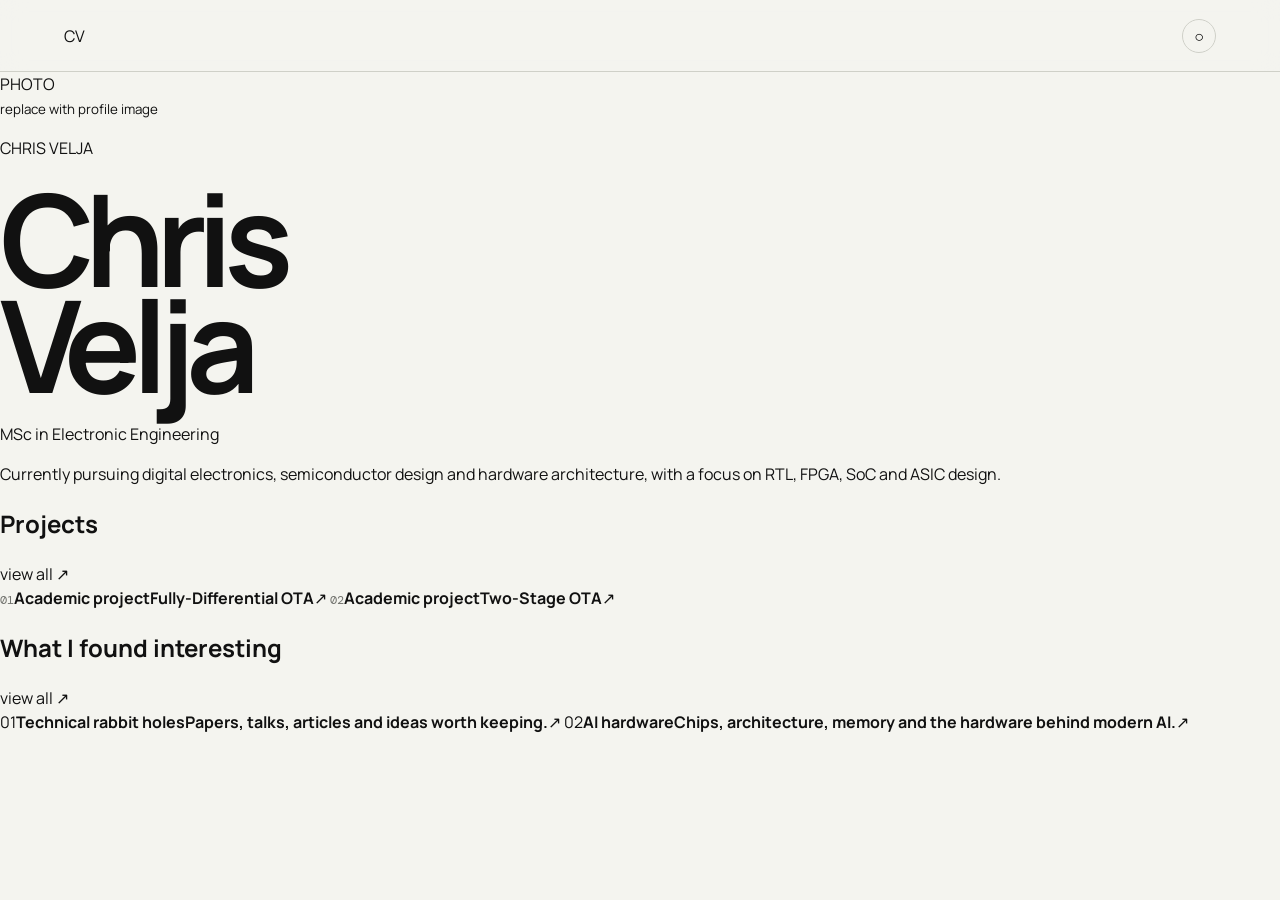
==== index.html @ 39f0c1d0 "Rebuild homepage to match portfolio concept" ====
<!DOCTYPE html>
<html lang="en">
<head>
<meta charset="UTF-8"><meta name="viewport" content="width=device-width,initial-scale=1.0">
<meta name="description" content="Chris Velja — Electronic Engineering.">
<title>Chris Velja — Me</title>
<link rel="stylesheet" href="styles.css">
</head>
<body data-page="me">
<header class="topbar">
  <a class="wordmark" href="index.html">CV</a>
  <button class="theme-toggle" data-theme-toggle aria-label="Toggle dark/light mode"><span data-theme-icon>○</span></button>
</header>
<main class="home">
  <section class="home-card">
    <div class="home-hero">
      <div class="photo-frame"><div class="photo-placeholder">PHOTO<br><small>replace with profile image</small></div></div>
      <div class="home-identity">
        <p class="mini">CHRIS VELJA</p>
        <h1>Chris<br><span>Velja</span></h1>
        <p class="degree">MSc in Electronic Engineering</p>
        <p class="pursuit">Currently pursuing digital electronics, semiconductor design and hardware architecture, with a focus on RTL, FPGA, SoC and ASIC design.</p>
      </div>
    </div>

    <section class="home-block">
      <div class="block-title"><h2>Projects</h2><a href="projects.html">view all ↗</a></div>
      <div class="home-projects">
        <a class="home-project" href="projects.html#project-1"><span class="project-no">01</span><span><b>Academic project</b><strong>Fully-Differential OTA</strong></span><span class="arrow">↗</span></a>
        <a class="home-project" href="projects.html#project-2"><span class="project-no">02</span><span><b>Academic project</b><strong>Two-Stage OTA</strong></span><span class="arrow">↗</span></a>
      </div>
    </section>

    <section class="home-block">
      <div class="block-title"><h2>What I found interesting</h2><a href="news.html">view all ↗</a></div>
      <div class="interest-preview">
        <a href="news.html"><span class="dot">01</span><span><b>Technical rabbit holes</b><strong>Papers, talks, articles and ideas worth keeping.</strong></span><span class="arrow">↗</span></a>
        <a href="news.html"><span class="dot">02</span><span><b>AI hardware</b><strong>Chips, architecture, memory and the hardware behind modern AI.</strong></span><span class="arrow">↗</span></a>
      </div>
    </section>
  </section>
</main>
<div data-nav-placeholder></div>
<script src="data/content.js"></script><script src="js/site.js"></script>
</body></html>
---- styles.css ----
@import url('https://fonts.googleapis.com/css2?family=DM+Mono:wght@400;500&family=Manrope:wght@400;500;600;700&family=Playfair+Display:ital,wght@0,600;1,600&display=swap');
:root{--bg:#f4f4ef;--ink:#111;--muted:#72736e;--line:#cfd0c8;--panel:#e9e9e2;--dark:#151614}
*{box-sizing:border-box}html{scroll-behavior:smooth}body{margin:0;background:var(--bg);color:var(--ink);font-family:Manrope,Arial,sans-serif;line-height:1.5}a{color:inherit;text-decoration:none}button{font:inherit}.topbar{height:72px;border-bottom:1px solid var(--line);display:flex;align-items:center;justify-content:space-between;padding:0 5vw;position:sticky;top:0;background:color-mix(in srgb,var(--bg) 92%,transparent);backdrop-filter:blur(12px);z-index:10}.mark{font-family:"DM Mono";font-weight:500;letter-spacing:-.08em;font-size:22px}.topbar nav{display:flex;gap:28px;font:12px "DM Mono";text-transform:uppercase;letter-spacing:.08em}.topbar nav a:hover{text-decoration:underline}.topbar button{border:1px solid var(--line);background:none;border-radius:50%;width:34px;height:34px;cursor:pointer}.hero{min-height:calc(100vh - 72px);display:grid;grid-template-columns:minmax(280px,44%) 1fr;gap:7vw;align-items:center;padding:7vw 9vw;border-bottom:1px solid var(--line)}.portrait{aspect-ratio:4/5;background:#d8d8d1;display:grid;place-items:center;max-height:720px;overflow:hidden}.portrait-inner{width:88%;height:92%;border:1px solid #999b94;display:grid;place-items:center;text-align:center;font:12px "DM Mono";letter-spacing:.15em;color:#73756f}.hero-copy{max-width:680px}.kicker,.number,.section-note,.type{font:11px "DM Mono";text-transform:uppercase;letter-spacing:.12em;color:var(--muted)}h1{font-size:clamp(70px,10vw,150px);line-height:.83;letter-spacing:-.075em;margin:25px 0}h1 em{font-family:"Playfair Display";font-weight:600}.role{font-size:20px;font-weight:600;margin:0 0 12px}.lead{font-size:19px;max-width:620px;color:#44463f}.hero-meta{display:flex;gap:24px;margin-top:60px;padding-top:15px;border-top:1px solid var(--line);font:10px "DM Mono";text-transform:uppercase;color:var(--muted)}.intro,.section{padding:110px 9vw;border-bottom:1px solid var(--line)}.intro{display:grid;grid-template-columns:180px 1fr;gap:5vw}.intro-text{font-size:clamp(28px,4vw,54px);line-height:1.06;letter-spacing:-.045em;max-width:1050px;margin:0}.tag-row{grid-column:2;display:flex;flex-wrap:wrap;gap:8px}.tag-row span{font:10px "DM Mono";border:1px solid var(--line);padding:7px 10px}.section-head{display:flex;justify-content:space-between;align-items:flex-end;margin-bottom:50px}.section-head>div{display:flex;align-items:flex-end;gap:24px}.number{font-size:12px}.section h2,.contact h2{font-size:clamp(48px,6vw,86px);line-height:.9;letter-spacing:-.06em;margin:0}.project-grid{display:grid;grid-template-columns:1fr 1fr;gap:1px;background:var(--line);border:1px solid var(--line)}.project{background:var(--bg);padding:42px;min-height:300px;display:grid;grid-template-columns:48px 1fr 30px;gap:22px}.project.wide{grid-column:1/-1;min-height:240px}.project-no{font:12px "DM Mono";color:var(--muted)}.project h3,.interest-grid h3,.books h3{font-size:25px;line-height:1.05;letter-spacing:-.035em;margin:8px 0 15px}.project p:not(.kicker),.interest-grid p,.books p{color:var(--muted);font-size:14px;max-width:600px}.project-arrow{font-size:25px}.interest-grid{display:grid;grid-template-columns:repeat(3,1fr);border-top:1px solid var(--line)}.interest-grid article{padding:38px 30px 38px 0;border-right:1px solid var(--line);margin-right:30px}.interest-grid article:last-child{border:0}.type{font-size:10px}.music-section{padding:110px 9vw;background:#151614;color:#f3f3ed}.music-section .section-note,.music-section .number{color:#999c95}.vinyl-stage{height:420px;position:relative;display:flex;justify-content:center;align-items:center}.vinyl{position:absolute;width:260px;aspect-ratio:1;border-radius:50%;background:radial-gradient(circle at center,#111 0 7%,#b9b9b1 7.5% 9%,#111 9.5% 10%,#20221f 10.5% 63%,#111 63.5% 100%);box-shadow:0 25px 50px #0008;display:grid;place-items:center;text-align:center;font:11px "DM Mono";color:#ddd;transition:transform .4s}.v1{transform:translateX(-210px) rotate(-12deg)}.v2{transform:translateY(-20px) rotate(4deg);z-index:2}.v3{transform:translateX(210px) rotate(13deg)}.vinyl:hover{transform:translateY(-20px) scale(1.03)}.center-note{max-width:650px;margin:auto;text-align:center;color:#aeb0aa}.books{display:grid;grid-template-columns:repeat(3,1fr);gap:50px}.books article{display:flex;flex-direction:column;gap:20px}.book-cover{aspect-ratio:2/3;background:#1b1c19;color:#efefe8;display:grid;place-items:center;text-align:center;padding:20px;font:12px "DM Mono";letter-spacing:.1em;box-shadow:12px 16px 0 #d4d5cd}.empty-book .book-cover{background:transparent;color:var(--muted);border:1px dashed var(--line);box-shadow:none;font-size:30px}.contact{padding:110px 9vw;display:grid;grid-template-columns:1fr 1fr;gap:30px 10vw}.contact>div:first-child{grid-column:1/-1;display:flex;align-items:flex-end;gap:24px}.contact p{font-size:22px;max-width:520px}.contact-links{display:flex;flex-direction:column;align-items:flex-start;gap:12px;font:16px "DM Mono";text-decoration:underline}.contact-links a:hover{opacity:.55}footer{padding:24px 5vw;border-top:1px solid var(--line);display:flex;justify-content:space-between;font:9px "DM Mono";color:var(--muted);letter-spacing:.1em}
:root.dark{--bg:#11120f;--ink:#f1f1ea;--muted:#9da098;--line:#34362f;--panel:#1d1f1b}.dark .portrait{background:#242620}.dark .portrait-inner{border-color:#5b5e55}.dark .project,.dark .book-cover{background:#181a17}.dark .empty-book .book-cover{background:transparent}.dark .music-section{background:#080908}
@media(max-width:800px){.topbar nav{display:none}.hero{grid-template-columns:1fr;gap:40px;padding:45px 7vw}.portrait{max-width:420px}.intro,.contact{grid-template-columns:1fr;padding:80px 7vw}.intro-text,.tag-row{grid-column:auto}.section{padding:80px 7vw}.project-grid,.interest-grid,.books{grid-template-columns:1fr}.project.wide{grid-column:auto}.interest-grid article{border-right:0;border-bottom:1px solid var(--line);margin:0}.contact>div:first-child{grid-column:auto}.v1{transform:translateX(-75px) scale(.7)}.v2{transform:scale(.8)}.v3{transform:translateX(75px) scale(.7)}.music-section{padding:80px 7vw}}
@media(prefers-reduced-motion:reduce){html{scroll-behavior:auto}}
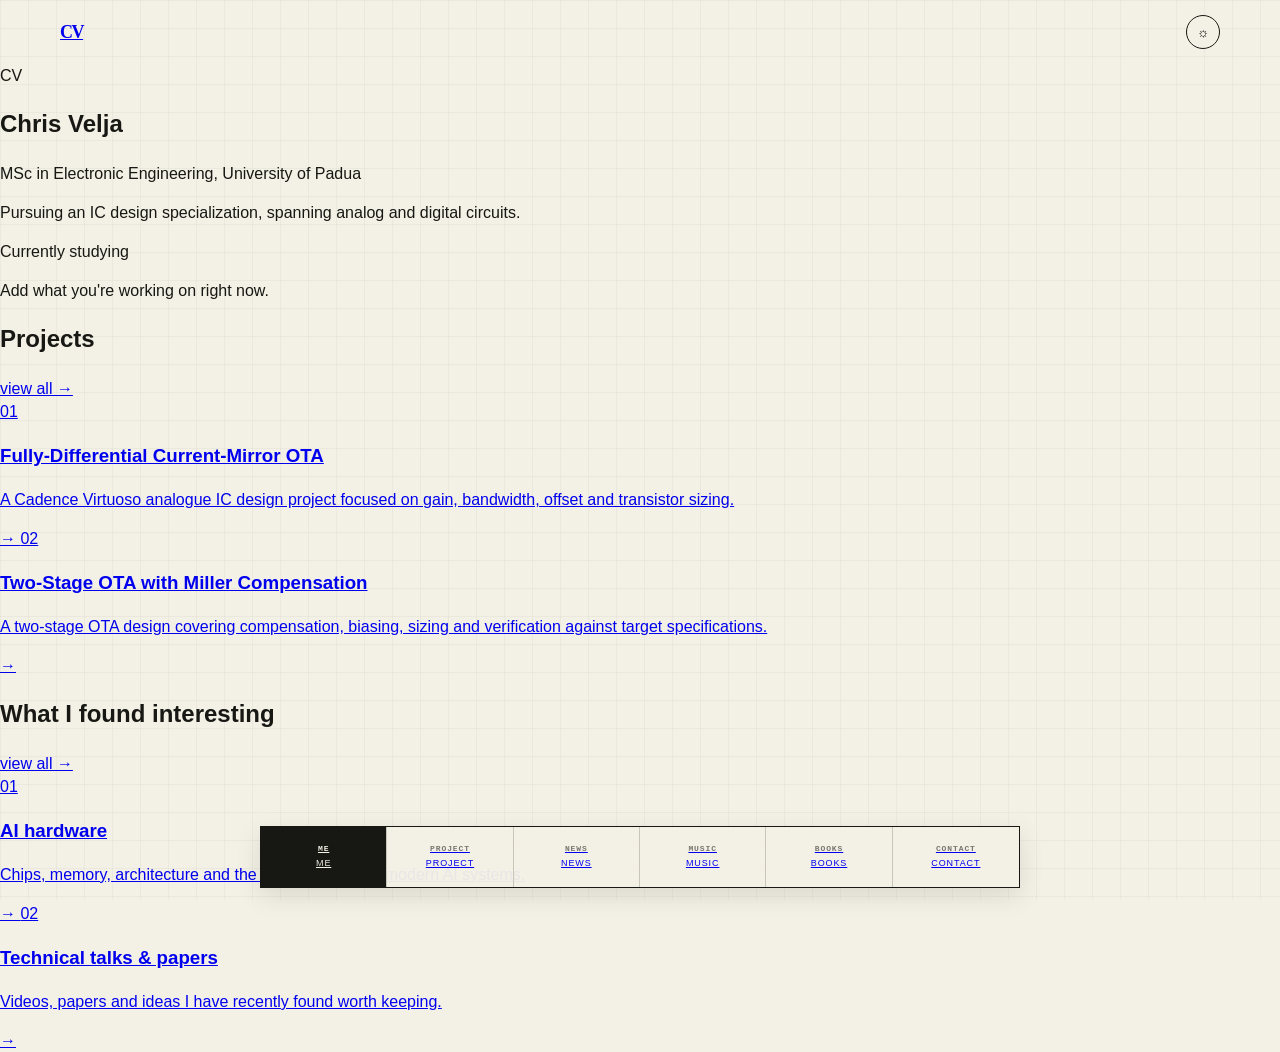
==== commit 3c94c554: "Match Me page to provided screenshot" ====
--- a/index.html
+++ b/index.html
@@ -1,45 +1,96 @@
 <!DOCTYPE html>
 <html lang="en">
 <head>
-<meta charset="UTF-8"><meta name="viewport" content="width=device-width,initial-scale=1.0">
+<meta charset="UTF-8">
+<meta name="viewport" content="width=device-width, initial-scale=1.0">
 <meta name="description" content="Chris Velja — Electronic Engineering.">
 <title>Chris Velja — Me</title>
 <link rel="stylesheet" href="styles.css">
 </head>
-<body data-page="me">
-<header class="topbar">
+<body data-page="me" class="me-page">
+<header class="topbar me-topbar">
   <a class="wordmark" href="index.html">CV</a>
-  <button class="theme-toggle" data-theme-toggle aria-label="Toggle dark/light mode"><span data-theme-icon>○</span></button>
+  <button class="theme-toggle" data-theme-toggle aria-label="Toggle dark/light mode">
+    <span data-theme-icon>☼</span>
+  </button>
 </header>
-<main class="home">
-  <section class="home-card">
-    <div class="home-hero">
-      <div class="photo-frame"><div class="photo-placeholder">PHOTO<br><small>replace with profile image</small></div></div>
-      <div class="home-identity">
-        <p class="mini">CHRIS VELJA</p>
-        <h1>Chris<br><span>Velja</span></h1>
-        <p class="degree">MSc in Electronic Engineering</p>
-        <p class="pursuit">Currently pursuing digital electronics, semiconductor design and hardware architecture, with a focus on RTL, FPGA, SoC and ASIC design.</p>
+
+<main class="me-main">
+  <section class="me-hero">
+    <div class="me-photo" aria-label="Chris Velja photo placeholder">
+      <span>CV</span>
+    </div>
+
+    <div class="me-identity">
+      <h1>Chris Velja</h1>
+      <div class="me-rule"></div>
+      <p class="me-degree">MSc in Electronic Engineering, University of Padua</p>
+      <p class="me-pursuit">Pursuing an IC design specialization, spanning analog and digital circuits.</p>
+
+      <div class="currently-card">
+        <span>Currently studying</span>
+        <p>Add what you're working on right now.</p>
       </div>
     </div>
+  </section>
 
-    <section class="home-block">
-      <div class="block-title"><h2>Projects</h2><a href="projects.html">view all ↗</a></div>
-      <div class="home-projects">
-        <a class="home-project" href="projects.html#project-1"><span class="project-no">01</span><span><b>Academic project</b><strong>Fully-Differential OTA</strong></span><span class="arrow">↗</span></a>
-        <a class="home-project" href="projects.html#project-2"><span class="project-no">02</span><span><b>Academic project</b><strong>Two-Stage OTA</strong></span><span class="arrow">↗</span></a>
-      </div>
-    </section>
+  <section class="me-section">
+    <div class="me-section-heading">
+      <h2>Projects</h2>
+      <a href="projects.html">view all →</a>
+    </div>
 
-    <section class="home-block">
-      <div class="block-title"><h2>What I found interesting</h2><a href="news.html">view all ↗</a></div>
-      <div class="interest-preview">
-        <a href="news.html"><span class="dot">01</span><span><b>Technical rabbit holes</b><strong>Papers, talks, articles and ideas worth keeping.</strong></span><span class="arrow">↗</span></a>
-        <a href="news.html"><span class="dot">02</span><span><b>AI hardware</b><strong>Chips, architecture, memory and the hardware behind modern AI.</strong></span><span class="arrow">↗</span></a>
-      </div>
-    </section>
+    <div class="me-project-list">
+      <a href="projects.html#project-1" class="me-project-row">
+        <span class="me-project-marker">01</span>
+        <div>
+          <h3>Fully-Differential Current-Mirror OTA</h3>
+          <p>A Cadence Virtuoso analogue IC design project focused on gain, bandwidth, offset and transistor sizing.</p>
+        </div>
+        <span class="me-row-arrow">→</span>
+      </a>
+
+      <a href="projects.html#project-2" class="me-project-row">
+        <span class="me-project-marker">02</span>
+        <div>
+          <h3>Two-Stage OTA with Miller Compensation</h3>
+          <p>A two-stage OTA design covering compensation, biasing, sizing and verification against target specifications.</p>
+        </div>
+        <span class="me-row-arrow">→</span>
+      </a>
+    </div>
+  </section>
+
+  <section class="me-section">
+    <div class="me-section-heading">
+      <h2>What I found interesting</h2>
+      <a href="news.html">view all →</a>
+    </div>
+
+    <div class="me-project-list">
+      <a href="news.html" class="me-project-row">
+        <span class="me-project-marker">01</span>
+        <div>
+          <h3>AI hardware</h3>
+          <p>Chips, memory, architecture and the hardware behind modern AI systems.</p>
+        </div>
+        <span class="me-row-arrow">→</span>
+      </a>
+
+      <a href="news.html" class="me-project-row">
+        <span class="me-project-marker">02</span>
+        <div>
+          <h3>Technical talks &amp; papers</h3>
+          <p>Videos, papers and ideas I have recently found worth keeping.</p>
+        </div>
+        <span class="me-row-arrow">→</span>
+      </a>
+    </div>
   </section>
 </main>
+
 <div data-nav-placeholder></div>
-<script src="data/content.js"></script><script src="js/site.js"></script>
-</body></html>+<script src="data/content.js"></script>
+<script src="js/site.js"></script>
+</body>
+</html>
--- a/styles.css
+++ b/styles.css
@@ -1,6 +1,5 @@
-@import url('https://fonts.googleapis.com/css2?family=DM+Mono:wght@400;500&family=Manrope:wght@400;500;600;700&family=Playfair+Display:ital,wght@0,600;1,600&display=swap');
-:root{--bg:#f4f4ef;--ink:#111;--muted:#72736e;--line:#cfd0c8;--panel:#e9e9e2;--dark:#151614}
-*{box-sizing:border-box}html{scroll-behavior:smooth}body{margin:0;background:var(--bg);color:var(--ink);font-family:Manrope,Arial,sans-serif;line-height:1.5}a{color:inherit;text-decoration:none}button{font:inherit}.topbar{height:72px;border-bottom:1px solid var(--line);display:flex;align-items:center;justify-content:space-between;padding:0 5vw;position:sticky;top:0;background:color-mix(in srgb,var(--bg) 92%,transparent);backdrop-filter:blur(12px);z-index:10}.mark{font-family:"DM Mono";font-weight:500;letter-spacing:-.08em;font-size:22px}.topbar nav{display:flex;gap:28px;font:12px "DM Mono";text-transform:uppercase;letter-spacing:.08em}.topbar nav a:hover{text-decoration:underline}.topbar button{border:1px solid var(--line);background:none;border-radius:50%;width:34px;height:34px;cursor:pointer}.hero{min-height:calc(100vh - 72px);display:grid;grid-template-columns:minmax(280px,44%) 1fr;gap:7vw;align-items:center;padding:7vw 9vw;border-bottom:1px solid var(--line)}.portrait{aspect-ratio:4/5;background:#d8d8d1;display:grid;place-items:center;max-height:720px;overflow:hidden}.portrait-inner{width:88%;height:92%;border:1px solid #999b94;display:grid;place-items:center;text-align:center;font:12px "DM Mono";letter-spacing:.15em;color:#73756f}.hero-copy{max-width:680px}.kicker,.number,.section-note,.type{font:11px "DM Mono";text-transform:uppercase;letter-spacing:.12em;color:var(--muted)}h1{font-size:clamp(70px,10vw,150px);line-height:.83;letter-spacing:-.075em;margin:25px 0}h1 em{font-family:"Playfair Display";font-weight:600}.role{font-size:20px;font-weight:600;margin:0 0 12px}.lead{font-size:19px;max-width:620px;color:#44463f}.hero-meta{display:flex;gap:24px;margin-top:60px;padding-top:15px;border-top:1px solid var(--line);font:10px "DM Mono";text-transform:uppercase;color:var(--muted)}.intro,.section{padding:110px 9vw;border-bottom:1px solid var(--line)}.intro{display:grid;grid-template-columns:180px 1fr;gap:5vw}.intro-text{font-size:clamp(28px,4vw,54px);line-height:1.06;letter-spacing:-.045em;max-width:1050px;margin:0}.tag-row{grid-column:2;display:flex;flex-wrap:wrap;gap:8px}.tag-row span{font:10px "DM Mono";border:1px solid var(--line);padding:7px 10px}.section-head{display:flex;justify-content:space-between;align-items:flex-end;margin-bottom:50px}.section-head>div{display:flex;align-items:flex-end;gap:24px}.number{font-size:12px}.section h2,.contact h2{font-size:clamp(48px,6vw,86px);line-height:.9;letter-spacing:-.06em;margin:0}.project-grid{display:grid;grid-template-columns:1fr 1fr;gap:1px;background:var(--line);border:1px solid var(--line)}.project{background:var(--bg);padding:42px;min-height:300px;display:grid;grid-template-columns:48px 1fr 30px;gap:22px}.project.wide{grid-column:1/-1;min-height:240px}.project-no{font:12px "DM Mono";color:var(--muted)}.project h3,.interest-grid h3,.books h3{font-size:25px;line-height:1.05;letter-spacing:-.035em;margin:8px 0 15px}.project p:not(.kicker),.interest-grid p,.books p{color:var(--muted);font-size:14px;max-width:600px}.project-arrow{font-size:25px}.interest-grid{display:grid;grid-template-columns:repeat(3,1fr);border-top:1px solid var(--line)}.interest-grid article{padding:38px 30px 38px 0;border-right:1px solid var(--line);margin-right:30px}.interest-grid article:last-child{border:0}.type{font-size:10px}.music-section{padding:110px 9vw;background:#151614;color:#f3f3ed}.music-section .section-note,.music-section .number{color:#999c95}.vinyl-stage{height:420px;position:relative;display:flex;justify-content:center;align-items:center}.vinyl{position:absolute;width:260px;aspect-ratio:1;border-radius:50%;background:radial-gradient(circle at center,#111 0 7%,#b9b9b1 7.5% 9%,#111 9.5% 10%,#20221f 10.5% 63%,#111 63.5% 100%);box-shadow:0 25px 50px #0008;display:grid;place-items:center;text-align:center;font:11px "DM Mono";color:#ddd;transition:transform .4s}.v1{transform:translateX(-210px) rotate(-12deg)}.v2{transform:translateY(-20px) rotate(4deg);z-index:2}.v3{transform:translateX(210px) rotate(13deg)}.vinyl:hover{transform:translateY(-20px) scale(1.03)}.center-note{max-width:650px;margin:auto;text-align:center;color:#aeb0aa}.books{display:grid;grid-template-columns:repeat(3,1fr);gap:50px}.books article{display:flex;flex-direction:column;gap:20px}.book-cover{aspect-ratio:2/3;background:#1b1c19;color:#efefe8;display:grid;place-items:center;text-align:center;padding:20px;font:12px "DM Mono";letter-spacing:.1em;box-shadow:12px 16px 0 #d4d5cd}.empty-book .book-cover{background:transparent;color:var(--muted);border:1px dashed var(--line);box-shadow:none;font-size:30px}.contact{padding:110px 9vw;display:grid;grid-template-columns:1fr 1fr;gap:30px 10vw}.contact>div:first-child{grid-column:1/-1;display:flex;align-items:flex-end;gap:24px}.contact p{font-size:22px;max-width:520px}.contact-links{display:flex;flex-direction:column;align-items:flex-start;gap:12px;font:16px "DM Mono";text-decoration:underline}.contact-links a:hover{opacity:.55}footer{padding:24px 5vw;border-top:1px solid var(--line);display:flex;justify-content:space-between;font:9px "DM Mono";color:var(--muted);letter-spacing:.1em}
-:root.dark{--bg:#11120f;--ink:#f1f1ea;--muted:#9da098;--line:#34362f;--panel:#1d1f1b}.dark .portrait{background:#242620}.dark .portrait-inner{border-color:#5b5e55}.dark .project,.dark .book-cover{background:#181a17}.dark .empty-book .book-cover{background:transparent}.dark .music-section{background:#080908}
-@media(max-width:800px){.topbar nav{display:none}.hero{grid-template-columns:1fr;gap:40px;padding:45px 7vw}.portrait{max-width:420px}.intro,.contact{grid-template-columns:1fr;padding:80px 7vw}.intro-text,.tag-row{grid-column:auto}.section{padding:80px 7vw}.project-grid,.interest-grid,.books{grid-template-columns:1fr}.project.wide{grid-column:auto}.interest-grid article{border-right:0;border-bottom:1px solid var(--line);margin:0}.contact>div:first-child{grid-column:auto}.v1{transform:translateX(-75px) scale(.7)}.v2{transform:scale(.8)}.v3{transform:translateX(75px) scale(.7)}.music-section{padding:80px 7vw}}
-@media(prefers-reduced-motion:reduce){html{scroll-behavior:auto}}
+:root{--paper:#f3f0e5;--paper2:#ebe7d8;--ink:#171713;--muted:#77776e;--line:#c9c6b8;--card:#f8f6ee;--red:#c33b32;--blue:#7076c9;--green:#9ad74a}*{box-sizing:border-box}html{scroll-behavior:smooth}body{margin:0;background:var(--paper);color:var(--ink);font-family:Arial,Helvetica,sans-serif;line-height:1.45}body:before{content:"";position:fixed;inset:0;pointer-events:none;opacity:.34;background-image:linear-gradient(to right,rgba(65,70,55,.12) 1px,transparent 1px),linear-gradient(to bottom,rgba(65,70,55,.12) 1px,transparent 1px);background-size:28px 28px}.topbar{height:64px;display:flex;align-items:center;justify-content:space-between;width:min(1160px,calc(100% - 34px));margin:auto;position:relative;z-index:4}.wordmark{font:700 18px Georgia,serif;letter-spacing:-.08em}.theme-toggle{width:34px;height:34px;border:1px solid var(--ink);background:var(--paper);border-radius:50%;cursor:pointer}.home{padding:24px 0 130px}.home-card{width:min(820px,calc(100% - 32px));margin:auto;background:rgba(248,246,238,.9);border:1px solid var(--ink);box-shadow:12px 14px 0 rgba(0,0,0,.07);padding:30px}.home-hero{display:grid;grid-template-columns:34% 1fr;gap:28px;padding:12px 0 32px;border-bottom:1px solid var(--ink)}.photo-frame{aspect-ratio:3/4;border:1px solid var(--ink);background:var(--paper2);padding:9px}.photo-placeholder{height:100%;border:1px dashed var(--muted);display:grid;place-content:center;text-align:center;font:700 13px Georgia,serif;letter-spacing:.12em}.photo-placeholder small{display:block;font:10px Arial,sans-serif;letter-spacing:0;color:var(--muted);margin-top:7px}.mini{margin:0;color:var(--muted);font:10px "Courier New",monospace;letter-spacing:.13em;text-transform:uppercase}.home-identity h1{font:700 clamp(48px,8vw,86px)/.83 Georgia,serif;letter-spacing:-.07em;margin:18px 0 22px}.home-identity h1 span{font-style:italic}.degree{font:24px Georgia,serif;margin:0 0 12px}.pursuit{font-size:14px;max-width:460px;margin:0;color:#44443e}.home-block{padding:27px 0;border-bottom:1px solid var(--ink)}.block-title{display:flex;justify-content:space-between;align-items:end;margin-bottom:14px}.block-title h2{font:700 29px/1 Georgia,serif;letter-spacing:-.04em;margin:0}.block-title a{font:11px "Courier New",monospace}.home-project,.interest-preview a{display:grid;grid-template-columns:42px 1fr 24px;gap:15px;align-items:start;padding:15px 0;border-top:1px solid var(--line)}.home-project b,.interest-preview b{display:block;color:var(--muted);font:9px "Courier New",monospace;text-transform:uppercase;letter-spacing:.08em}.home-project strong,.interest-preview strong{display:block;font:18px Georgia,serif;margin-top:4px}.project-no,.dot,.row-no{font:11px "Courier New",monospace;color:var(--red)}.arrow{font-size:18px}.bottom-nav{position:fixed;z-index:20;left:50%;bottom:12px;transform:translateX(-50%);width:min(760px,calc(100% - 18px));display:grid;grid-template-columns:repeat(6,1fr);background:rgba(243,240,229,.96);border:1px solid var(--ink);box-shadow:0 8px 26px rgba(0,0,0,.1)}.nav-item{display:flex;flex-direction:column;align-items:center;justify-content:center;gap:4px;min-height:60px;border-right:1px solid var(--line);font-size:9px;text-transform:uppercase;letter-spacing:.1em}.nav-item:last-child{border-right:0}.nav-icon{font:700 8px "Courier New",monospace;color:var(--muted)}.nav-item.active{background:var(--ink);color:var(--paper)}.nav-item.active .nav-icon{color:var(--paper)}.inner-page{width:min(1000px,calc(100% - 32px));margin:auto;padding-bottom:130px}.page-title{padding:64px 0 28px;border-bottom:1px solid var(--ink)}.page-title h1{font:700 clamp(52px,9vw,94px)/.9 Georgia,serif;letter-spacing:-.07em;margin:9px 0 13px}.page-title>p:last-child{margin:0;color:var(--muted);font-size:16px}.project-sheet{border-bottom:1px solid var(--ink)}.sheet-row{display:grid;grid-template-columns:46px 1fr 110px;gap:20px;padding:34px 0;border-bottom:1px solid var(--line)}.sheet-row:last-child{border-bottom:0}.sheet-row h2{font:700 clamp(28px,5vw,48px)/1 Georgia,serif;letter-spacing:-.05em;margin:9px 0 10px}.sheet-row p:not(.mini){margin:0;color:var(--muted);max-width:700px}.sheet-row button{align-self:end;border:0;border-bottom:1px solid var(--ink);background:none;padding:0 0 3px;font:11px "Courier New",monospace;cursor:pointer}.interest-list{border-bottom:1px solid var(--ink)}.interest-row{display:grid;grid-template-columns:44px 1fr 24px;gap:18px;padding:28px 0;border-bottom:1px solid var(--line)}.interest-row:last-child{border-bottom:0}.interest-row h2{font:700 31px/1.03 Georgia,serif;letter-spacing:-.04em;margin:7px 0 9px}.interest-row p:not(.mini){margin:0;color:var(--muted);max-width:700px}.overlay{position:fixed;inset:0;display:none;z-index:40}.overlay.open{display:block}.overlay-backdrop{position:absolute;inset:0;background:rgba(15,15,10,.46)}.project-modal{position:relative;width:min(700px,calc(100% - 28px));margin:12vh auto 0;background:var(--paper);border:1px solid var(--ink);padding:42px;box-shadow:12px 14px 0 rgba(0,0,0,.12)}.project-modal .close{position:absolute;right:15px;top:12px;width:34px;height:34px;border:1px solid var(--ink);border-radius:50%;background:none;font-size:22px}.project-modal h2{font:700 50px/1 Georgia,serif;letter-spacing:-.05em;margin:12px 0 18px}.modal-note{margin-top:32px;padding-top:15px;border-top:1px solid var(--line);color:var(--muted);font-size:12px}.records-poster{width:min(1020px,calc(100% - 32px));margin:25px auto 70px;position:relative;min-height:630px;overflow:hidden;background:#20221f;color:#f6f2e6;border:1px solid var(--ink);box-shadow:15px 15px 0 rgba(0,0,0,.08)}.poster-grid{position:absolute;inset:0;display:grid;grid-template-columns:1fr 1.25fr 1fr}.poster-side,.poster-center{display:flex;justify-content:center;align-items:flex-start;padding-top:34px;font:700 60px/1 Georgia,serif;text-align:center}.poster-side{font-size:18px;letter-spacing:.08em}.poster-side small{display:block;font:10px "Courier New",monospace;margin-top:8px}.warm{background:linear-gradient(180deg,#d47b68,#37211d 86%)}.poster-center{background:linear-gradient(180deg,#ea432b 0,#bf3c2f 55%,#56221e);font-size:112px;letter-spacing:-.09em}.violet{background:linear-gradient(180deg,#6d6ccf,#161a26 86%)}.hero-record{position:absolute;left:50%;top:54%;transform:translate(-50%,-50%);width:350px;height:350px;border-radius:50%;background:#080808;box-shadow:0 30px 45px rgba(0,0,0,.45);display:grid;place-items:center}.record-disc{width:100%;height:100%;border-radius:50%;background:repeating-radial-gradient(circle,#111 0 2px,#1a1a1a 2px 3px)}.record-label{position:absolute;width:94px;height:94px;border-radius:50%;display:grid;place-items:center;text-align:center;background:#ee6944;font:700 10px "Courier New",monospace;color:#15140f}.poster-copy{position:absolute;left:6%;bottom:7%;z-index:3}.poster-copy h1{font:700 98px/.85 Georgia,serif;letter-spacing:-.08em;margin:4px 0}.poster-copy p:last-child{margin:0;font:11px "Courier New",monospace}.music-card{position:relative;width:min(860px,calc(100% - 32px));margin:0 auto 130px;border:1px solid var(--ink);background:var(--card);display:grid;grid-template-columns:37% 1fr;min-height:270px;padding:30px;gap:28px}.music-record-small{width:210px;height:210px;border-radius:50%;position:relative;background:#080808;align-self:center;justify-self:center;display:grid;place-items:center}.music-record-small .record-label{width:55px;height:55px;font-size:7px}.music-info h2{font:700 47px/1 Georgia,serif;letter-spacing:-.05em;margin:7px 0}.artist{font-size:19px;margin:0 0 15px}.music-info>p:not(.mini):not(.artist){color:var(--muted);font-size:13px;max-width:470px}.playline{display:flex;align-items:center;gap:10px;margin-top:30px}.play{border:1px solid var(--ink);background:none;width:36px;height:36px;border-radius:50%}.playline>span{font:10px "Courier New",monospace}.wave{display:flex;align-items:center;gap:2px;flex:1;height:34px}.wave i{display:block;width:2px;height:var(--h);background:var(--ink);opacity:.55}.music-arrow{position:absolute;top:50%;transform:translateY(-50%);border:1px solid var(--ink);background:var(--card);border-radius:50%;width:38px;height:38px}.music-arrow.left{left:-19px}.music-arrow.right{right:-19px}.books-page{width:min(1100px,calc(100% - 32px));margin:auto;padding-bottom:130px}.book-spread{display:grid;grid-template-columns:39% 54px 1fr;min-height:590px;border:1px solid var(--ink);background:rgba(248,246,238,.9);box-shadow:12px 14px 0 rgba(0,0,0,.07);margin-top:25px}.book-left{padding:45px;display:flex;flex-direction:column;justify-content:center;border-right:1px solid var(--line)}.fake-cover{width:min(85%,320px);aspect-ratio:3/4.4;margin:auto;background:linear-gradient(150deg,#343b46,#7e8f68);box-shadow:0 16px 28px rgba(0,0,0,.18);display:flex;align-items:flex-end;padding:25px;color:#fff;font:700 30px/.88 Georgia,serif}.book-left>p{margin:17px auto 0;font-size:11px;color:var(--muted)}.book-middle{display:grid;place-content:center;text-align:center;border-right:1px solid var(--line);font:700 11px/1.18 "Courier New",monospace;letter-spacing:.22em}.book-right{padding:55px;display:flex;flex-direction:column;justify-content:center}.book-right h2{font:700 clamp(42px,7vw,74px)/.95 Georgia,serif;letter-spacing:-.06em;margin:8px 0 22px}.book-right>p:not(.mini){color:var(--muted);max-width:500px}.author-note{border-top:1px solid var(--line);margin-top:36px;padding-top:18px}.book-list{border-bottom:1px solid var(--ink)}.book-list a{display:grid;grid-template-columns:35px 1fr 180px 25px;gap:15px;padding:19px 0;border-bottom:1px solid var(--line);align-items:center}.book-list a:last-child{border-bottom:0}.book-list strong{font:20px Georgia,serif}.book-list small{color:var(--muted)}.contact-page{min-height:calc(100vh - 64px)}.contact-links{border-bottom:1px solid var(--ink);padding-bottom:25px}.contact-links a{display:flex;justify-content:space-between;align-items:center;padding:24px 0;border-bottom:1px solid var(--line);font:32px Georgia,serif}.contact-links a:last-child{border-bottom:0}.contact-links span{font-size:18px;color:var(--muted)}:root[data-theme="dark"]{--paper:#20211e;--paper2:#292a25;--ink:#f1f0e6;--muted:#aaa99f;--line:#55564e;--card:#252621}.dark{}@media(max-width:760px){.topbar{width:calc(100% - 22px)}.home-card{padding:18px}.home-hero{grid-template-columns:1fr;gap:22px}.photo-frame{width:72%}.home-identity h1{font-size:72px}.degree{font-size:20px}.bottom-nav{width:calc(100% - 10px)}.nav-item{min-height:54px;font-size:7px}.inner-page,.books-page{width:calc(100% - 22px)}.page-title{padding-top:42px}.sheet-row{grid-template-columns:36px 1fr;gap:14px}.sheet-row button{grid-column:2;justify-self:start}.project-modal{padding:30px}.project-modal h2{font-size:38px}.records-poster{min-height:510px;margin-top:12px}.poster-center{font-size:65px}.poster-side{font-size:13px}.hero-record{width:240px;height:240px}.poster-copy h1{font-size:72px}.music-card{grid-template-columns:1fr;padding:22px}.music-record-small{width:180px;height:180px}.book-spread{grid-template-columns:1fr;min-height:0}.book-left{border-right:0;border-bottom:1px solid var(--line)}.book-middle{min-height:70px;border-right:0;border-bottom:1px solid var(--line);display:block;padding:22px}.book-right{padding:32px}.book-list a{grid-template-columns:28px 1fr 25px}.book-list small{grid-column:2}.book-list b{grid-row:1;grid-column:3}}
+
+
+/* ===== Music / Books concept implementation ===== */
+.top-actions{display:flex;align-items:center;gap:18px}.page-index{font:10px "Courier New",monospace;letter-spacing:.1em;color:var(--muted);text-transform:uppercase}.music-main,.books-main{width:min(1120px,calc(100% - 34px));margin:0 auto;padding:26px 0 140px}.music-intro,.books-intro{display:flex;justify-content:space-between;align-items:end;border-bottom:1px solid var(--ink);padding:32px 0 24px}.music-intro h1,.books-intro h1{font:700 clamp(64px,11vw,132px)/.8 Georgia,serif;letter-spacing:-.09em;margin:8px 0 0}.music-period{text-align:right;min-width:175px}.music-period strong{display:block;margin-top:7px;font:22px Georgia,serif}.section-kicker{display:flex;justify-content:space-between;align-items:center;margin:26px 0 10px}.scroll-hint,.jukebox-note,.book-swipe-hint{font:10px "Courier New",monospace;text-transform:uppercase;color:var(--muted);letter-spacing:.06em}.jukebox-section{border-bottom:1px solid var(--ink);padding-bottom:24px}.jukebox{position:relative;min-height:420px;overflow:hidden;border:1px solid var(--ink);background:var(--paper2);display:flex;align-items:center;padding:48px 78px}.vinyl-track{display:grid;grid-template-columns:repeat(4,minmax(145px,1fr));align-items:center;justify-items:center;width:100%;gap:14px;min-height:320px}.vinyl-card{position:relative;border:0;background:none;padding:0;width:100%;max-width:235px;cursor:pointer;transition:transform .32s ease,opacity .32s ease;transform:translateX(calc((var(--slot) - 1.5) * 0px)) scale(.9);opacity:.62}.vinyl-card.is-active{transform:translateY(-18px) scale(1.04);opacity:1;z-index:2}.vinyl-sleeve{display:block;position:relative;aspect-ratio:1/1.05;background:var(--card);border:1px solid var(--ink);box-shadow:8px 9px 0 rgba(0,0,0,.08);padding:14px;overflow:visible}.vinyl-sleeve:after{content:"";position:absolute;right:-46px;top:50%;transform:translateY(-50%);width:75%;aspect-ratio:1;border-radius:50%;z-index:-1;background:repeating-radial-gradient(circle,#0f0f0f 0 2px,#1b1b1b 2px 3px,#0a0a0a 3px 4px);box-shadow:4px 9px 16px rgba(0,0,0,.22);transition:right .32s ease}.vinyl-card.is-active .vinyl-sleeve:after{right:-58px}.album-art{position:relative;display:grid;place-items:end start;overflow:hidden;aspect-ratio:1;background:var(--paper);border:1px solid var(--ink);color:#15140f;padding:14px}.album-art span{font:700 10px "Courier New",monospace;letter-spacing:.1em;border:1px solid currentColor;border-radius:50%;width:30px;height:30px;display:grid;place-items:center}.cover-a{background:linear-gradient(145deg,#f1c35b 0 34%,#bd4639 34% 66%,#202524 66%)}.cover-b{background:linear-gradient(145deg,#1f3740,#d6c7ae 42%,#d44d4c 42% 64%,#4c5a38 64%)}.cover-c{background:linear-gradient(135deg,#d8d3c2 0 30%,#5f72cc 30% 68%,#1e233b 68%)}.cover-d{background:linear-gradient(135deg,#291f2b 0 36%,#bd6b66 36% 69%,#e7d4a4 69%)}.cover-e{background:linear-gradient(155deg,#cf4d33,#ecad5d 50%,#252c3a 50%)}.cover-f{background:linear-gradient(135deg,#8d9ec7,#20242b 44%,#e8c86a 44% 72%,#a64c50 72%)}.sleeve-label{display:block;text-align:left;margin-top:9px}.sleeve-label small{display:block;font:9px "Courier New",monospace;color:var(--muted);text-transform:uppercase}.sleeve-label strong{display:block;font:14px Georgia,serif;margin-top:3px}.sleeve-label em{display:block;font-style:normal;font-size:11px;color:var(--muted);margin-top:2px}.carousel-control,.book-arrow{position:absolute;z-index:5;width:46px;height:46px;border:1px solid var(--ink);border-radius:50%;background:var(--card);color:var(--ink);font-size:20px;cursor:pointer}.carousel-control-left{left:20px}.carousel-control-right{right:20px}.jukebox-note{margin:16px 0 0}.now-playing-section{padding:56px 0 20px}.phone-player{width:min(760px,100%);margin:0 auto;border:1px solid var(--ink);background:var(--card);padding:28px 30px 24px;box-shadow:10px 12px 0 rgba(0,0,0,.06);position:relative}.phone-top{display:flex;justify-content:space-between;align-items:center}.phone-close{border:0;background:none;font:28px Georgia,serif;color:var(--ink);cursor:pointer}.phone-date{font:10px "Courier New",monospace;letter-spacing:.12em;color:var(--muted);margin-top:18px}.phone-content{display:grid;grid-template-columns:160px 1fr;gap:26px;align-items:end;margin-top:25px}.album-art-large{width:160px;box-shadow:6px 7px 0 rgba(0,0,0,.1)}.phone-meta h2{font:700 clamp(37px,6vw,65px)/.92 Georgia,serif;letter-spacing:-.06em;margin:7px 0 8px}.phone-meta p{font:18px Georgia,serif;margin:0}.player-controls{display:flex;gap:14px;align-items:center;margin-top:32px}.play-button{width:42px;height:42px;border:1px solid var(--ink);border-radius:50%;background:var(--paper);cursor:pointer;font-size:12px}.waveform{display:flex;align-items:center;gap:2px;height:42px;flex:1}.waveform i{width:2px;background:var(--ink);display:block;opacity:.5}.waveform i:nth-child(3n+1){height:22%}.waveform i:nth-child(3n+2){height:52%}.waveform i:nth-child(3n){height:80%}.phone-action-note{margin:12px 0 0 58px;color:var(--muted);font:10px "Courier New",monospace}.music-archive{border-top:1px solid var(--ink);padding-top:34px}.section-heading{display:flex;justify-content:space-between;align-items:end;margin-bottom:16px}.section-heading h2{font:700 clamp(30px,5vw,50px)/1 Georgia,serif;letter-spacing:-.06em;margin:7px 0 0}.archive-count{font:10px "Courier New",monospace;color:var(--muted)}.archive-grid{display:grid;grid-template-columns:repeat(4,1fr);gap:18px}.archive-record{border:0;background:none;padding:0;text-align:left;cursor:pointer;color:var(--ink)}.archive-record .vinyl-sleeve{box-shadow:none}.archive-record .vinyl-sleeve:after{right:-35px}.archive-record .sleeve-label strong{font-size:16px}.service-modal,.book-modal{position:fixed;inset:0;z-index:60;display:none}.service-modal.open,.book-modal.open{display:block}.service-backdrop,.book-modal-backdrop{position:absolute;inset:0;background:rgba(15,15,10,.46)}.service-card,.book-modal-card{position:relative;width:min(520px,calc(100% - 28px));margin:16vh auto 0;border:1px solid var(--ink);background:var(--paper);padding:40px;box-shadow:12px 14px 0 rgba(0,0,0,.13)}.service-close{position:absolute;right:13px;top:10px;width:34px;height:34px;border:1px solid var(--ink);border-radius:50%;background:none;font-size:22px;color:var(--ink);cursor:pointer}.service-card h2,.book-modal-card h2{font:700 48px/.95 Georgia,serif;letter-spacing:-.06em;margin:9px 0}.service-card>p:not(.mini),.book-modal-card>p:not(.mini){margin:0;color:var(--muted)}.service-actions{display:flex;gap:10px;margin-top:30px}.service-actions a,.book-modal-link{display:inline-flex;align-items:center;justify-content:center;border:1px solid var(--ink);padding:12px 16px;font:11px "Courier New",monospace;text-transform:uppercase}.books-intro>p{max-width:390px;color:var(--muted);margin:0 0 4px}.book-feature{position:relative;padding:42px 70px 62px;border-bottom:1px solid var(--ink)}.open-book{display:grid;grid-template-columns:1fr 24px 1fr;min-height:560px;background:var(--card);border:1px solid var(--ink);box-shadow:13px 15px 0 rgba(0,0,0,.08);transform-origin:center;transition:transform .3s ease;outline:none}.open-book:focus-visible{outline:2px solid var(--ink);outline-offset:4px}.book-page-left{position:relative;padding:56px 42px;display:flex;justify-content:center;align-items:center;background:linear-gradient(90deg,var(--card),var(--paper2));overflow:hidden}.book-page-right{padding:52px 50px;display:flex;flex-direction:column;justify-content:center;background:linear-gradient(90deg,var(--paper2),var(--card))}.book-cover{position:relative;width:min(285px,78%);aspect-ratio:3/4.25;padding:24px;display:flex;flex-direction:column;justify-content:space-between;box-shadow:14px 16px 22px rgba(0,0,0,.18);color:#f5f0e5;border:1px solid rgba(0,0,0,.5);transform:rotate(-1.4deg);transition:transform .25s ease}.book-cover-a{background:linear-gradient(145deg,#2f3742,#74866d)}.book-cover-b{background:linear-gradient(145deg,#2b3151,#d5bf87 48%,#b64f45)}.book-cover-c{background:linear-gradient(145deg,#6d4931,#c28a63 48%,#2b2e34)}.book-cover-d{background:linear-gradient(145deg,#1f2930,#596d7c 50%,#9a433f)}.cover-number{font:10px "Courier New",monospace;border-bottom:1px solid currentColor;padding-bottom:7px;align-self:flex-start}.cover-title{font:700 27px/.9 Georgia,serif;letter-spacing:-.05em}.book-shadow{position:absolute;width:45%;height:15%;bottom:80px;left:50%;transform:translateX(-50%);filter:blur(12px);background:rgba(0,0,0,.25)}.book-spine{background:linear-gradient(90deg,#b4b0a3,#ece8da,#b4b0a3);border-left:1px solid var(--line);border-right:1px solid var(--line)}.book-page-topline{display:flex;justify-content:space-between;color:var(--muted);font:9px "Courier New",monospace;letter-spacing:.08em}.book-page-right h2{font:700 clamp(44px,6vw,76px)/.9 Georgia,serif;letter-spacing:-.07em;margin:18px 0 9px}.book-author{font:18px Georgia,serif;margin:0;color:var(--ink)}.book-description{margin-top:27px;max-width:430px;color:var(--muted);font-size:14px}.book-bottom{display:flex;justify-content:space-between;align-items:end;margin-top:50px;padding-top:16px;border-top:1px solid var(--line)}.book-bottom button{border:0;background:none;border-bottom:1px solid var(--ink);padding:0 0 3px;color:var(--ink);font:10px "Courier New",monospace;text-transform:uppercase;cursor:pointer}.book-arrow-left{left:14px;top:50%;transform:translateY(-50%)}.book-arrow-right{right:14px;top:50%;transform:translateY(-50%)}.book-swipe-hint{position:absolute;bottom:19px;left:50%;transform:translateX(-50%)}.book-archive{padding-top:34px}.book-shelf{border-top:1px solid var(--ink)}.book-archive-row{width:100%;display:grid;grid-template-columns:46px 1fr 160px 28px;gap:16px;align-items:center;padding:17px 0;border:0;border-bottom:1px solid var(--line);background:none;text-align:left;color:var(--ink);cursor:pointer}.book-archive-row:hover{padding-left:7px}.book-row-number{font:10px "Courier New",monospace;color:var(--red)}.book-row-title strong{display:block;font:20px Georgia,serif}.book-row-title small{display:block;color:var(--muted);font-size:11px;margin-top:4px}.book-row-year{font:10px "Courier New",monospace;color:var(--muted);text-transform:uppercase}.book-row-arrow{font-size:18px}.book-modal-card .modal-note{margin:24px 0;border-top:1px solid var(--line);padding-top:18px;color:var(--muted);font-size:12px}.book-modal-link{margin-top:10px}.books-page-shell .page-title,.music-page .records-poster,.music-page .music-card{display:none}@media(max-width:780px){.music-main,.books-main{width:calc(100% - 20px);padding-top:10px}.music-intro,.books-intro{align-items:start;gap:20px}.music-intro h1,.books-intro h1{font-size:78px}.music-period{padding-top:10px;min-width:110px}.jukebox{padding:42px 43px;min-height:350px}.vinyl-track{grid-template-columns:repeat(4,minmax(95px,1fr));gap:8px}.vinyl-card{max-width:150px}.vinyl-card:nth-child(1){opacity:.35}.vinyl-card:nth-child(4){opacity:.35}.vinyl-card.is-active{transform:translateY(-10px) scale(1.03)}.vinyl-sleeve{padding:8px}.vinyl-sleeve:after{right:-32px}.sleeve-label strong{font-size:12px}.carousel-control{width:38px;height:38px}.carousel-control-left{left:9px}.carousel-control-right{right:9px}.phone-content{grid-template-columns:115px 1fr;gap:18px}.album-art-large{width:115px}.phone-player{padding:22px}.phone-meta h2{font-size:38px}.archive-grid{grid-template-columns:repeat(2,1fr)}.service-card,.book-modal-card{padding:30px}.book-feature{padding:32px 0 60px}.open-book{grid-template-columns:1fr;min-height:0}.book-page-left{min-height:390px;padding:35px}.book-page-right{min-height:420px;padding:35px 27px}.book-spine{display:none}.book-arrow{top:205px}.book-arrow-left{left:8px}.book-arrow-right{right:8px}.book-cover{width:66%;}.book-page-right h2{font-size:49px}.book-bottom{margin-top:35px}.book-shelf{overflow:hidden}.book-archive-row{grid-template-columns:30px 1fr 24px}.book-row-year{grid-column:2}.book-row-arrow{grid-column:3;grid-row:1/3}.books-intro>p{font-size:12px;max-width:250px}.top-actions{gap:10px}.page-index{display:none}}
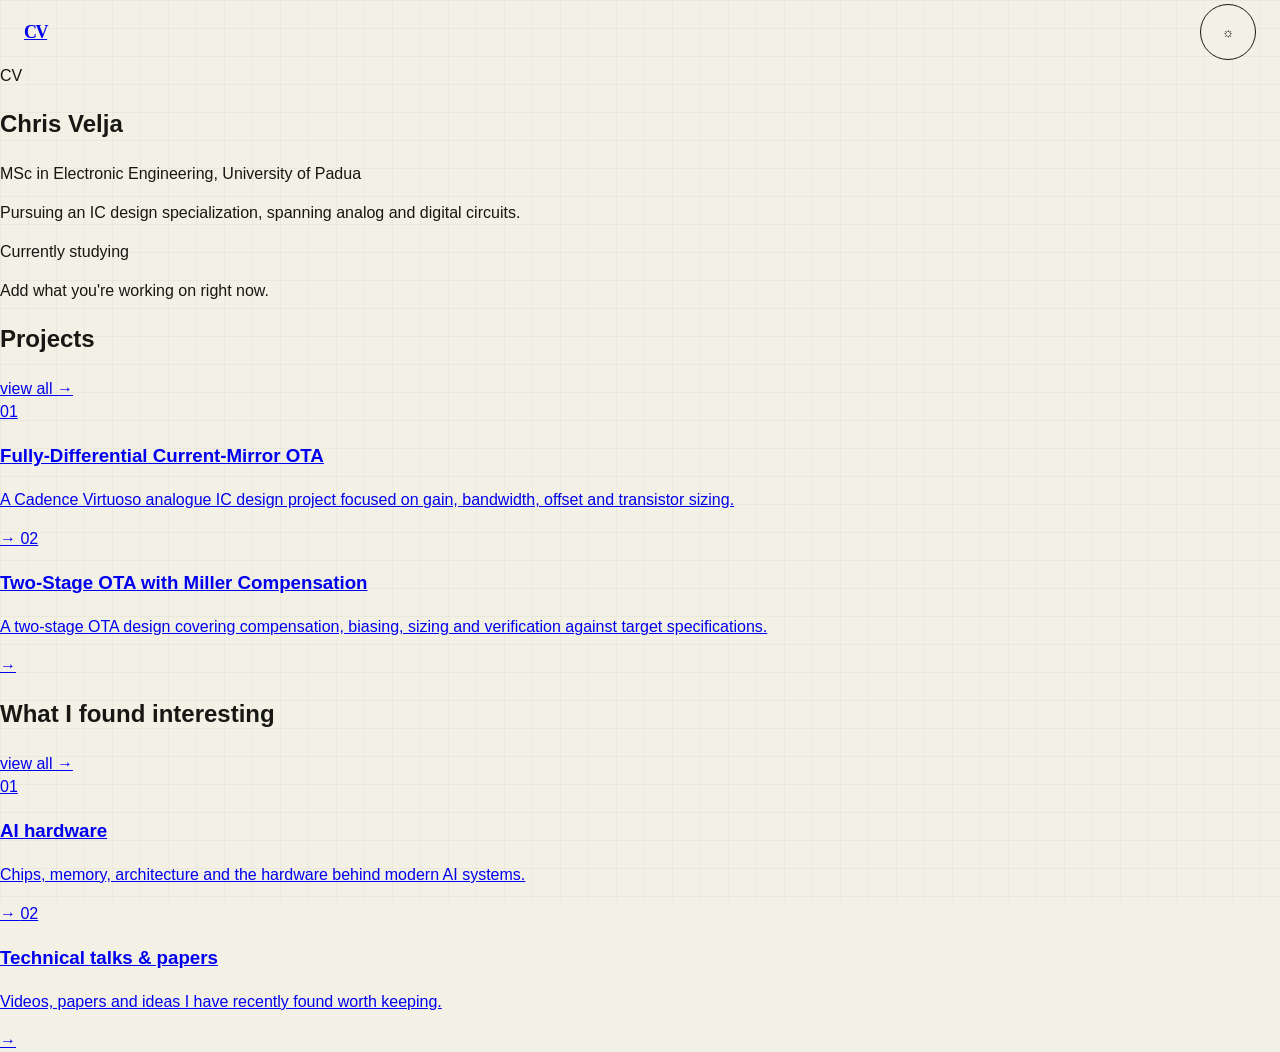
==== commit a2b85fe6: "Force GitHub Pages to load latest site assets" ====
--- a/index.html
+++ b/index.html
@@ -5,7 +5,7 @@
 <meta name="viewport" content="width=device-width, initial-scale=1.0">
 <meta name="description" content="Chris Velja — Electronic Engineering.">
 <title>Chris Velja — Me</title>
-<link rel="stylesheet" href="styles.css">
+<link rel="stylesheet" href="styles.css?v=20260920b">
 </head>
 <body data-page="me" class="me-page">
 <header class="topbar me-topbar">
@@ -90,7 +90,7 @@
 </main>
 
 <div data-nav-placeholder></div>
-<script src="data/content.js"></script>
-<script src="js/site.js"></script>
+<script src="data/content.js?v=20260920b"></script>
+<script src="js/site.js?v=20260920b"></script>
 </body>
 </html>
--- a/styles.css
+++ b/styles.css
@@ -3,3 +3,186 @@
 
 /* ===== Music / Books concept implementation ===== */
 .top-actions{display:flex;align-items:center;gap:18px}.page-index{font:10px "Courier New",monospace;letter-spacing:.1em;color:var(--muted);text-transform:uppercase}.music-main,.books-main{width:min(1120px,calc(100% - 34px));margin:0 auto;padding:26px 0 140px}.music-intro,.books-intro{display:flex;justify-content:space-between;align-items:end;border-bottom:1px solid var(--ink);padding:32px 0 24px}.music-intro h1,.books-intro h1{font:700 clamp(64px,11vw,132px)/.8 Georgia,serif;letter-spacing:-.09em;margin:8px 0 0}.music-period{text-align:right;min-width:175px}.music-period strong{display:block;margin-top:7px;font:22px Georgia,serif}.section-kicker{display:flex;justify-content:space-between;align-items:center;margin:26px 0 10px}.scroll-hint,.jukebox-note,.book-swipe-hint{font:10px "Courier New",monospace;text-transform:uppercase;color:var(--muted);letter-spacing:.06em}.jukebox-section{border-bottom:1px solid var(--ink);padding-bottom:24px}.jukebox{position:relative;min-height:420px;overflow:hidden;border:1px solid var(--ink);background:var(--paper2);display:flex;align-items:center;padding:48px 78px}.vinyl-track{display:grid;grid-template-columns:repeat(4,minmax(145px,1fr));align-items:center;justify-items:center;width:100%;gap:14px;min-height:320px}.vinyl-card{position:relative;border:0;background:none;padding:0;width:100%;max-width:235px;cursor:pointer;transition:transform .32s ease,opacity .32s ease;transform:translateX(calc((var(--slot) - 1.5) * 0px)) scale(.9);opacity:.62}.vinyl-card.is-active{transform:translateY(-18px) scale(1.04);opacity:1;z-index:2}.vinyl-sleeve{display:block;position:relative;aspect-ratio:1/1.05;background:var(--card);border:1px solid var(--ink);box-shadow:8px 9px 0 rgba(0,0,0,.08);padding:14px;overflow:visible}.vinyl-sleeve:after{content:"";position:absolute;right:-46px;top:50%;transform:translateY(-50%);width:75%;aspect-ratio:1;border-radius:50%;z-index:-1;background:repeating-radial-gradient(circle,#0f0f0f 0 2px,#1b1b1b 2px 3px,#0a0a0a 3px 4px);box-shadow:4px 9px 16px rgba(0,0,0,.22);transition:right .32s ease}.vinyl-card.is-active .vinyl-sleeve:after{right:-58px}.album-art{position:relative;display:grid;place-items:end start;overflow:hidden;aspect-ratio:1;background:var(--paper);border:1px solid var(--ink);color:#15140f;padding:14px}.album-art span{font:700 10px "Courier New",monospace;letter-spacing:.1em;border:1px solid currentColor;border-radius:50%;width:30px;height:30px;display:grid;place-items:center}.cover-a{background:linear-gradient(145deg,#f1c35b 0 34%,#bd4639 34% 66%,#202524 66%)}.cover-b{background:linear-gradient(145deg,#1f3740,#d6c7ae 42%,#d44d4c 42% 64%,#4c5a38 64%)}.cover-c{background:linear-gradient(135deg,#d8d3c2 0 30%,#5f72cc 30% 68%,#1e233b 68%)}.cover-d{background:linear-gradient(135deg,#291f2b 0 36%,#bd6b66 36% 69%,#e7d4a4 69%)}.cover-e{background:linear-gradient(155deg,#cf4d33,#ecad5d 50%,#252c3a 50%)}.cover-f{background:linear-gradient(135deg,#8d9ec7,#20242b 44%,#e8c86a 44% 72%,#a64c50 72%)}.sleeve-label{display:block;text-align:left;margin-top:9px}.sleeve-label small{display:block;font:9px "Courier New",monospace;color:var(--muted);text-transform:uppercase}.sleeve-label strong{display:block;font:14px Georgia,serif;margin-top:3px}.sleeve-label em{display:block;font-style:normal;font-size:11px;color:var(--muted);margin-top:2px}.carousel-control,.book-arrow{position:absolute;z-index:5;width:46px;height:46px;border:1px solid var(--ink);border-radius:50%;background:var(--card);color:var(--ink);font-size:20px;cursor:pointer}.carousel-control-left{left:20px}.carousel-control-right{right:20px}.jukebox-note{margin:16px 0 0}.now-playing-section{padding:56px 0 20px}.phone-player{width:min(760px,100%);margin:0 auto;border:1px solid var(--ink);background:var(--card);padding:28px 30px 24px;box-shadow:10px 12px 0 rgba(0,0,0,.06);position:relative}.phone-top{display:flex;justify-content:space-between;align-items:center}.phone-close{border:0;background:none;font:28px Georgia,serif;color:var(--ink);cursor:pointer}.phone-date{font:10px "Courier New",monospace;letter-spacing:.12em;color:var(--muted);margin-top:18px}.phone-content{display:grid;grid-template-columns:160px 1fr;gap:26px;align-items:end;margin-top:25px}.album-art-large{width:160px;box-shadow:6px 7px 0 rgba(0,0,0,.1)}.phone-meta h2{font:700 clamp(37px,6vw,65px)/.92 Georgia,serif;letter-spacing:-.06em;margin:7px 0 8px}.phone-meta p{font:18px Georgia,serif;margin:0}.player-controls{display:flex;gap:14px;align-items:center;margin-top:32px}.play-button{width:42px;height:42px;border:1px solid var(--ink);border-radius:50%;background:var(--paper);cursor:pointer;font-size:12px}.waveform{display:flex;align-items:center;gap:2px;height:42px;flex:1}.waveform i{width:2px;background:var(--ink);display:block;opacity:.5}.waveform i:nth-child(3n+1){height:22%}.waveform i:nth-child(3n+2){height:52%}.waveform i:nth-child(3n){height:80%}.phone-action-note{margin:12px 0 0 58px;color:var(--muted);font:10px "Courier New",monospace}.music-archive{border-top:1px solid var(--ink);padding-top:34px}.section-heading{display:flex;justify-content:space-between;align-items:end;margin-bottom:16px}.section-heading h2{font:700 clamp(30px,5vw,50px)/1 Georgia,serif;letter-spacing:-.06em;margin:7px 0 0}.archive-count{font:10px "Courier New",monospace;color:var(--muted)}.archive-grid{display:grid;grid-template-columns:repeat(4,1fr);gap:18px}.archive-record{border:0;background:none;padding:0;text-align:left;cursor:pointer;color:var(--ink)}.archive-record .vinyl-sleeve{box-shadow:none}.archive-record .vinyl-sleeve:after{right:-35px}.archive-record .sleeve-label strong{font-size:16px}.service-modal,.book-modal{position:fixed;inset:0;z-index:60;display:none}.service-modal.open,.book-modal.open{display:block}.service-backdrop,.book-modal-backdrop{position:absolute;inset:0;background:rgba(15,15,10,.46)}.service-card,.book-modal-card{position:relative;width:min(520px,calc(100% - 28px));margin:16vh auto 0;border:1px solid var(--ink);background:var(--paper);padding:40px;box-shadow:12px 14px 0 rgba(0,0,0,.13)}.service-close{position:absolute;right:13px;top:10px;width:34px;height:34px;border:1px solid var(--ink);border-radius:50%;background:none;font-size:22px;color:var(--ink);cursor:pointer}.service-card h2,.book-modal-card h2{font:700 48px/.95 Georgia,serif;letter-spacing:-.06em;margin:9px 0}.service-card>p:not(.mini),.book-modal-card>p:not(.mini){margin:0;color:var(--muted)}.service-actions{display:flex;gap:10px;margin-top:30px}.service-actions a,.book-modal-link{display:inline-flex;align-items:center;justify-content:center;border:1px solid var(--ink);padding:12px 16px;font:11px "Courier New",monospace;text-transform:uppercase}.books-intro>p{max-width:390px;color:var(--muted);margin:0 0 4px}.book-feature{position:relative;padding:42px 70px 62px;border-bottom:1px solid var(--ink)}.open-book{display:grid;grid-template-columns:1fr 24px 1fr;min-height:560px;background:var(--card);border:1px solid var(--ink);box-shadow:13px 15px 0 rgba(0,0,0,.08);transform-origin:center;transition:transform .3s ease;outline:none}.open-book:focus-visible{outline:2px solid var(--ink);outline-offset:4px}.book-page-left{position:relative;padding:56px 42px;display:flex;justify-content:center;align-items:center;background:linear-gradient(90deg,var(--card),var(--paper2));overflow:hidden}.book-page-right{padding:52px 50px;display:flex;flex-direction:column;justify-content:center;background:linear-gradient(90deg,var(--paper2),var(--card))}.book-cover{position:relative;width:min(285px,78%);aspect-ratio:3/4.25;padding:24px;display:flex;flex-direction:column;justify-content:space-between;box-shadow:14px 16px 22px rgba(0,0,0,.18);color:#f5f0e5;border:1px solid rgba(0,0,0,.5);transform:rotate(-1.4deg);transition:transform .25s ease}.book-cover-a{background:linear-gradient(145deg,#2f3742,#74866d)}.book-cover-b{background:linear-gradient(145deg,#2b3151,#d5bf87 48%,#b64f45)}.book-cover-c{background:linear-gradient(145deg,#6d4931,#c28a63 48%,#2b2e34)}.book-cover-d{background:linear-gradient(145deg,#1f2930,#596d7c 50%,#9a433f)}.cover-number{font:10px "Courier New",monospace;border-bottom:1px solid currentColor;padding-bottom:7px;align-self:flex-start}.cover-title{font:700 27px/.9 Georgia,serif;letter-spacing:-.05em}.book-shadow{position:absolute;width:45%;height:15%;bottom:80px;left:50%;transform:translateX(-50%);filter:blur(12px);background:rgba(0,0,0,.25)}.book-spine{background:linear-gradient(90deg,#b4b0a3,#ece8da,#b4b0a3);border-left:1px solid var(--line);border-right:1px solid var(--line)}.book-page-topline{display:flex;justify-content:space-between;color:var(--muted);font:9px "Courier New",monospace;letter-spacing:.08em}.book-page-right h2{font:700 clamp(44px,6vw,76px)/.9 Georgia,serif;letter-spacing:-.07em;margin:18px 0 9px}.book-author{font:18px Georgia,serif;margin:0;color:var(--ink)}.book-description{margin-top:27px;max-width:430px;color:var(--muted);font-size:14px}.book-bottom{display:flex;justify-content:space-between;align-items:end;margin-top:50px;padding-top:16px;border-top:1px solid var(--line)}.book-bottom button{border:0;background:none;border-bottom:1px solid var(--ink);padding:0 0 3px;color:var(--ink);font:10px "Courier New",monospace;text-transform:uppercase;cursor:pointer}.book-arrow-left{left:14px;top:50%;transform:translateY(-50%)}.book-arrow-right{right:14px;top:50%;transform:translateY(-50%)}.book-swipe-hint{position:absolute;bottom:19px;left:50%;transform:translateX(-50%)}.book-archive{padding-top:34px}.book-shelf{border-top:1px solid var(--ink)}.book-archive-row{width:100%;display:grid;grid-template-columns:46px 1fr 160px 28px;gap:16px;align-items:center;padding:17px 0;border:0;border-bottom:1px solid var(--line);background:none;text-align:left;color:var(--ink);cursor:pointer}.book-archive-row:hover{padding-left:7px}.book-row-number{font:10px "Courier New",monospace;color:var(--red)}.book-row-title strong{display:block;font:20px Georgia,serif}.book-row-title small{display:block;color:var(--muted);font-size:11px;margin-top:4px}.book-row-year{font:10px "Courier New",monospace;color:var(--muted);text-transform:uppercase}.book-row-arrow{font-size:18px}.book-modal-card .modal-note{margin:24px 0;border-top:1px solid var(--line);padding-top:18px;color:var(--muted);font-size:12px}.book-modal-link{margin-top:10px}.books-page-shell .page-title,.music-page .records-poster,.music-page .music-card{display:none}@media(max-width:780px){.music-main,.books-main{width:calc(100% - 20px);padding-top:10px}.music-intro,.books-intro{align-items:start;gap:20px}.music-intro h1,.books-intro h1{font-size:78px}.music-period{padding-top:10px;min-width:110px}.jukebox{padding:42px 43px;min-height:350px}.vinyl-track{grid-template-columns:repeat(4,minmax(95px,1fr));gap:8px}.vinyl-card{max-width:150px}.vinyl-card:nth-child(1){opacity:.35}.vinyl-card:nth-child(4){opacity:.35}.vinyl-card.is-active{transform:translateY(-10px) scale(1.03)}.vinyl-sleeve{padding:8px}.vinyl-sleeve:after{right:-32px}.sleeve-label strong{font-size:12px}.carousel-control{width:38px;height:38px}.carousel-control-left{left:9px}.carousel-control-right{right:9px}.phone-content{grid-template-columns:115px 1fr;gap:18px}.album-art-large{width:115px}.phone-player{padding:22px}.phone-meta h2{font-size:38px}.archive-grid{grid-template-columns:repeat(2,1fr)}.service-card,.book-modal-card{padding:30px}.book-feature{padding:32px 0 60px}.open-book{grid-template-columns:1fr;min-height:0}.book-page-left{min-height:390px;padding:35px}.book-page-right{min-height:420px;padding:35px 27px}.book-spine{display:none}.book-arrow{top:205px}.book-arrow-left{left:8px}.book-arrow-right{right:8px}.book-cover{width:66%;}.book-page-right h2{font-size:49px}.book-bottom{margin-top:35px}.book-shelf{overflow:hidden}.book-archive-row{grid-template-columns:30px 1fr 24px}.book-row-year{grid-column:2}.book-row-arrow{grid-column:3;grid-row:1/3}.books-intro>p{font-size:12px;max-width:250px}.top-actions{gap:10px}.page-index{display:none}}
+
+
+
+/* ===== Final sizing + Music sketch layout ===== */
+.me-page,.music-page{font-family:Arial,Helvetica,sans-serif}
+.me-page .topbar,.music-page .topbar{width:calc(100% - 48px);max-width:1400px}
+.me-main,.music-main{width:calc(100% - 48px);max-width:1400px}
+.me-page .theme-toggle,.music-page .theme-toggle{width:56px;height:56px}
+
+.music-page{
+  --music-bg:#111417;
+  --music-ink:#f0f1ef;
+  --music-muted:#96a0aa;
+  --music-line:#2d3439;
+  --music-accent:#e3a052;
+  background:var(--music-bg);
+  color:var(--music-ink);
+}
+.music-page .bottom-nav{left:0;bottom:0;transform:none;width:100%;border:0;border-top:1px solid var(--music-line);background:rgba(17,20,23,.98);box-shadow:none}
+.music-page .nav-item{min-height:78px;color:#929ca4;border-right:1px solid #252c31;gap:6px;font-size:14px;letter-spacing:0}
+.music-page .nav-item.active{background:transparent;color:var(--music-accent)}
+.music-page .nav-item:last-child{border-right:0}
+.music-page .nav-icon{color:inherit}
+
+.music-topbar{max-width:none!important;width:calc(100% - 64px)!important;margin:0 auto}
+.music-header-right{display:flex;align-items:center;gap:12px}
+.music-service-switch{height:42px;display:flex;border:1px solid #30373d;border-radius:24px;overflow:hidden}
+.music-service-option{height:100%;border:0;background:transparent;color:#9aa4ad;padding:0 19px;font-size:16px;cursor:pointer}
+.music-service-option.active{background:var(--music-accent);color:#fff}
+.spotify-connect{height:42px;border:1px solid #30373d;border-radius:22px;background:transparent;color:#aeb6bc;padding:0 15px;display:flex;align-items:center;gap:8px;font:14px Arial,sans-serif;cursor:pointer}
+.spotify-connect.connected{color:#e7f4ea;border-color:#5a755f}
+.spotify-status-dot{width:7px;height:7px;border-radius:50%;background:#7a8289;display:block}
+.spotify-status-dot.connected{background:#62d37b}
+
+.music-page .theme-toggle{border-color:#293137;color:#f0f1ef;background:transparent}
+.music-main{padding:0 0 120px}
+.music-heading{padding-top:0}
+.music-heading h1{
+  margin:0;font:700 clamp(50px,5.5vw,72px)/1 Arial,Helvetica,sans-serif;
+  letter-spacing:-.055em;color:#f0f1ef
+}
+.music-heading-rule{height:1px;background:var(--music-line);width:100%;max-width:102px;margin:10px 0 25px}
+.music-heading p{margin:0;color:var(--music-muted);font-size:19px}
+
+.music-vinyl-area{margin:0 auto;padding:25px 0 16px;max-width:720px}
+.vinyl-stage{
+  position:relative;
+  width:560px;
+  height:320px;
+  max-width:100%;
+  margin:0 auto;
+  touch-action:pan-y;
+  user-select:none;
+}
+.vinyl-card{
+  position:absolute;
+  left:50%;
+  top:50%;
+  width:176px;
+  height:135px;
+  padding:0;
+  border:0;
+  background:none;
+  cursor:pointer;
+  transition:transform .34s ease,filter .25s ease;
+}
+.vinyl-card:hover{filter:brightness(1.06)}
+.vinyl-art{
+  position:relative;display:block;width:100%;height:100%;border-radius:10px;
+  border:0;box-shadow:0 8px 18px rgba(0,0,0,.22);overflow:hidden
+}
+.vinyl-art:after{
+  content:"";position:absolute;right:-42px;top:50%;transform:translateY(-50%);
+  width:132px;height:132px;border-radius:50%;
+  background:repeating-radial-gradient(circle,#080909 0 2px,#181a1b 2px 3px,#0b0c0c 3px 4px);
+  box-shadow:3px 8px 12px rgba(0,0,0,.24)
+}
+.vinyl-number{
+  position:absolute;left:11px;top:10px;z-index:2;
+  font:10px "Courier New",monospace;color:rgba(255,255,255,.9);
+}
+.vinyl-title{
+  position:absolute;left:12px;bottom:11px;right:12px;z-index:3;
+  font:700 16px/1.1 Arial,Helvetica,sans-serif;color:#fff;text-align:left;
+  text-shadow:0 1px 2px rgba(0,0,0,.25)
+}
+/* Four-record arrangement from your PDF: 1 top, 4 left, 2 right, 3 bottom. */
+.vinyl-card[data-slot="0"]{transform:translate(-50%,-92px) rotate(-1deg);z-index:4}
+.vinyl-card[data-slot="1"]{transform:translate(-156px,-8px) rotate(-2deg);z-index:2}
+.vinyl-card[data-slot="2"]{transform:translate(-1px,-8px) rotate(2deg);z-index:2}
+.vinyl-card[data-slot="3"]{transform:translate(-50%,57px) rotate(1deg);z-index:3}
+.vinyl-card[data-slot="0"] .vinyl-art{background:linear-gradient(135deg,#b88243,#899678)}
+.vinyl-card[data-slot="1"] .vinyl-art{background:linear-gradient(135deg,#8a84c0,#637daf)}
+.vinyl-card[data-slot="2"] .vinyl-art{background:linear-gradient(135deg,#6f91c4,#7696ce)}
+.vinyl-card[data-slot="3"] .vinyl-art{background:linear-gradient(135deg,#72a58d,#8db995)}
+.vinyl-set-indicator{
+  display:flex;justify-content:center;gap:6px;margin-top:5px;
+  color:#68737c;font:10px "Courier New",monospace;letter-spacing:.1em
+}
+
+.music-phone{
+  display:none;
+  width:min(760px,100%);
+  margin:26px auto 0;
+  border:1px solid var(--music-line);
+  border-radius:14px;
+  background:#15191d;
+  padding:24px;
+  box-shadow:0 10px 30px rgba(0,0,0,.17)
+}
+.music-phone.visible{display:block}
+.phone-header{display:flex;align-items:center;justify-content:space-between}
+.phone-close{border:0;background:none;color:#89939a;font-size:28px;cursor:pointer}
+.phone-screen{max-width:640px;margin:6px auto 0}
+.phone-album-art{
+  width:180px;height:180px;border-radius:12px;margin:18px 0 20px;
+  display:grid;place-items:end start;padding:14px;color:#fff;
+  box-shadow:0 8px 18px rgba(0,0,0,.2)
+}
+.phone-album-art span{font:10px "Courier New",monospace}
+.phone-details h2{
+  margin:0;color:#f0f1ef;font:700 40px/1.02 Arial,Helvetica,sans-serif;letter-spacing:-.045em
+}
+.phone-details p{margin:7px 0 0;color:#9aa4ad;font-size:18px}
+.phone-actions{display:flex;align-items:center;gap:14px;margin-top:25px}
+.phone-play{width:42px;height:42px;border-radius:50%;border:1px solid #4b555d;background:transparent;color:#fff;cursor:pointer}
+.phone-waveform{display:flex;align-items:center;gap:3px;flex:1;height:34px}
+.phone-waveform i{width:3px;background:#8c969e;display:block;opacity:.48}
+.phone-waveform i:nth-child(3n+1){height:25%}
+.phone-waveform i:nth-child(3n+2){height:56%}
+.phone-waveform i:nth-child(3n){height:82%}
+.phone-help{margin:13px 0 0;color:#69747d;font:10px "Courier New",monospace}
+
+.spotify-history{
+  border-top:1px solid var(--music-line);
+  margin-top:45px;padding-top:29px
+}
+.spotify-history-heading{display:flex;justify-content:space-between;align-items:end;margin-bottom:14px}
+.spotify-history-heading h2{
+  margin:6px 0 0;color:#f0f1ef;font:700 34px/1 Arial,Helvetica,sans-serif;letter-spacing:-.045em
+}
+.history-refresh{
+  background:none;border:0;color:#a1aab1;font:11px "Courier New",monospace;cursor:pointer
+}
+.spotify-message{color:#75818a;font-size:14px;margin-bottom:13px}
+.history-list{border-top:1px solid #242a2f}
+.history-row{
+  display:grid;grid-template-columns:28px 54px 1fr 24px;align-items:center;gap:12px;
+  padding:11px 0;border-bottom:1px solid #242a2f;text-decoration:none;color:#f0f1ef
+}
+.history-number{color:#66717a;font:10px "Courier New",monospace}
+.history-cover{width:54px;height:54px;border-radius:7px;background:#272d32 center/cover no-repeat}
+.history-track strong{display:block;font-size:15px}
+.history-track small{display:block;color:#7e8991;font-size:12px;margin-top:3px}
+.history-arrow{color:#7c8790}
+.history-empty{color:#768087}
+
+.music-page .service-card{background:#15191d;color:#f0f1ef;border-color:#30373d}
+.music-page .service-actions a{border-color:#465159;color:#f0f1ef}
+
+:root[data-theme="dark"] .me-page{background:var(--screen-dark)}
+@media(max-width:780px){
+  .music-topbar{width:calc(100% - 24px)!important}
+  .music-header-right{gap:7px}
+  .music-service-option{padding:0 11px;font-size:13px}
+  .spotify-connect{width:42px;padding:0;justify-content:center}
+  .spotify-connect span:last-child{display:none}
+  .music-main{width:calc(100% - 24px)}
+  .music-heading h1{font-size:52px}
+  .music-vinyl-area{padding-top:22px}
+  .vinyl-stage{width:360px;height:280px}
+  .vinyl-card{width:142px;height:109px}
+  .vinyl-art:after{width:105px;height:105px;right:-33px}
+  .vinyl-title{font-size:13px}
+  .vinyl-card[data-slot="0"]{transform:translate(-50%,-77px) rotate(-1deg)}
+  .vinyl-card[data-slot="1"]{transform:translate(-126px,-5px) rotate(-2deg)}
+  .vinyl-card[data-slot="2"]{transform:translate(-16px,-5px) rotate(2deg)}
+  .vinyl-card[data-slot="3"]{transform:translate(-50%,48px) rotate(1deg)}
+  .music-phone{padding:20px}
+  .phone-album-art{width:135px;height:135px}
+  .phone-details h2{font-size:31px}
+  .spotify-history-heading h2{font-size:28px}
+}
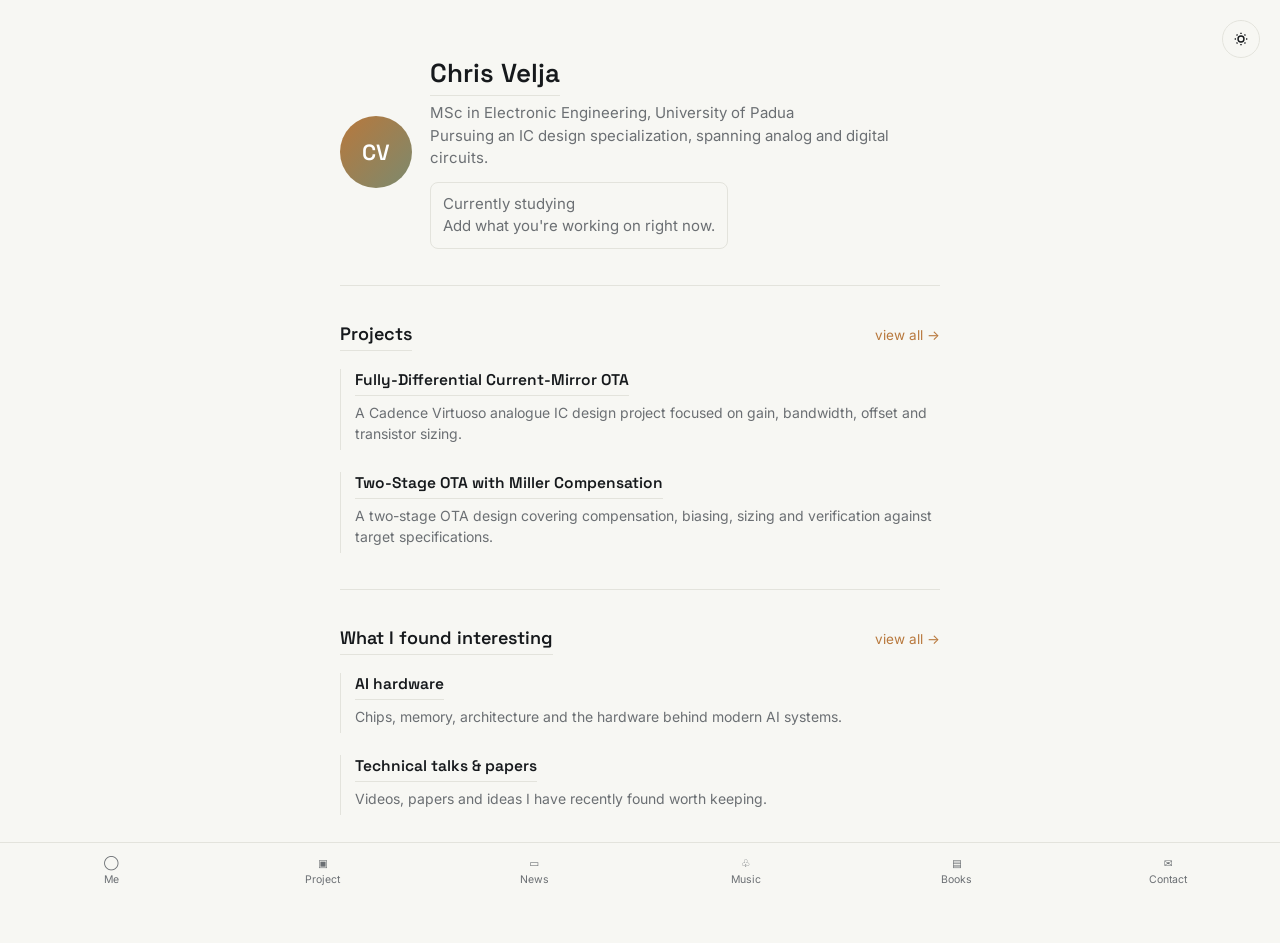
==== commit 4bc2ee1f: "Implement uploaded portfolio layout" ====
--- a/index.html
+++ b/index.html
@@ -2,95 +2,35 @@
 <html lang="en">
 <head>
 <meta charset="UTF-8">
-<meta name="viewport" content="width=device-width, initial-scale=1.0">
-<meta name="description" content="Chris Velja — Electronic Engineering.">
-<title>Chris Velja — Me</title>
-<link rel="stylesheet" href="styles.css?v=20260920b">
+<meta name="viewport" content="width=device-width,initial-scale=1,viewport-fit=cover">
+<title>Chris Velja</title>
+<link rel="preconnect" href="https://fonts.googleapis.com">
+<link rel="preconnect" href="https://fonts.gstatic.com" crossorigin>
+<link href="https://fonts.googleapis.com/css2?family=Inter:wght@400;500;600&family=Space+Grotesk:wght@500;600;700&display=swap" rel="stylesheet">
+<link rel="stylesheet" href="styles.css">
 </head>
-<body data-page="me" class="me-page">
-<header class="topbar me-topbar">
-  <a class="wordmark" href="index.html">CV</a>
-  <button class="theme-toggle" data-theme-toggle aria-label="Toggle dark/light mode">
-    <span data-theme-icon>☼</span>
-  </button>
-</header>
-
-<main class="me-main">
-  <section class="me-hero">
-    <div class="me-photo" aria-label="Chris Velja photo placeholder">
-      <span>CV</span>
-    </div>
-
-    <div class="me-identity">
-      <h1>Chris Velja</h1>
-      <div class="me-rule"></div>
-      <p class="me-degree">MSc in Electronic Engineering, University of Padua</p>
-      <p class="me-pursuit">Pursuing an IC design specialization, spanning analog and digital circuits.</p>
-
-      <div class="currently-card">
-        <span>Currently studying</span>
-        <p>Add what you're working on right now.</p>
-      </div>
-    </div>
-  </section>
-
-  <section class="me-section">
-    <div class="me-section-heading">
-      <h2>Projects</h2>
-      <a href="projects.html">view all →</a>
-    </div>
-
-    <div class="me-project-list">
-      <a href="projects.html#project-1" class="me-project-row">
-        <span class="me-project-marker">01</span>
-        <div>
-          <h3>Fully-Differential Current-Mirror OTA</h3>
-          <p>A Cadence Virtuoso analogue IC design project focused on gain, bandwidth, offset and transistor sizing.</p>
-        </div>
-        <span class="me-row-arrow">→</span>
-      </a>
-
-      <a href="projects.html#project-2" class="me-project-row">
-        <span class="me-project-marker">02</span>
-        <div>
-          <h3>Two-Stage OTA with Miller Compensation</h3>
-          <p>A two-stage OTA design covering compensation, biasing, sizing and verification against target specifications.</p>
-        </div>
-        <span class="me-row-arrow">→</span>
-      </a>
-    </div>
-  </section>
-
-  <section class="me-section">
-    <div class="me-section-heading">
-      <h2>What I found interesting</h2>
-      <a href="news.html">view all →</a>
-    </div>
-
-    <div class="me-project-list">
-      <a href="news.html" class="me-project-row">
-        <span class="me-project-marker">01</span>
-        <div>
-          <h3>AI hardware</h3>
-          <p>Chips, memory, architecture and the hardware behind modern AI systems.</p>
-        </div>
-        <span class="me-row-arrow">→</span>
-      </a>
-
-      <a href="news.html" class="me-project-row">
-        <span class="me-project-marker">02</span>
-        <div>
-          <h3>Technical talks &amp; papers</h3>
-          <p>Videos, papers and ideas I have recently found worth keeping.</p>
-        </div>
-        <span class="me-row-arrow">→</span>
-      </a>
-    </div>
-  </section>
-</main>
-
-<div data-nav-placeholder></div>
-<script src="data/content.js?v=20260920b"></script>
-<script src="js/site.js?v=20260920b"></script>
+<body>
+<button class="theme-toggle" id="theme-toggle" aria-label="Toggle color theme">
+<svg id="icon-sun" viewBox="0 0 20 20" fill="none" stroke="currentColor" stroke-width="1.6"><circle cx="10" cy="10" r="3.3"/><path d="M10 3v1.4M10 15.6V17M3 10h1.4M15.6 10H17M5.1 5.1l1 1M13.9 13.9l1 1M14.9 5.1l-1 1M6.1 13.9l-1 1"/></svg>
+<svg id="icon-moon" viewBox="0 0 20 20" fill="none" stroke="currentColor" stroke-width="1.6" style="display:none"><path d="M15.5 11.8A6 6 0 0 1 8.2 4.5a6 6 0 1 0 7.3 7.3Z"/></svg>
+</button>
+<div class="shell">
+<section class="page" id="page-me">
+<div class="hero"><div class="avatar">CV</div><div><h1>Chris Velja</h1><p>MSc in Electronic Engineering, University of Padua<br>Pursuing an IC design specialization, spanning analog and digital circuits.</p><div class="study-box"><p class="study-label">Currently studying</p><p class="study-text">Add what you're working on right now.</p></div></div></div>
+<hr>
+<div class="section-head"><h2>Projects</h2><button class="view-all" data-goto="project">view all →</button></div>
+<div class="list"><div class="item"><h3>Fully-Differential Current-Mirror OTA</h3><p>A Cadence Virtuoso analogue IC design project focused on gain, bandwidth, offset and transistor sizing.</p></div><div class="item"><h3>Two-Stage OTA with Miller Compensation</h3><p>A two-stage OTA design covering compensation, biasing, sizing and verification against target specifications.</p></div></div>
+<hr>
+<div class="section-head"><h2>What I found interesting</h2><button class="view-all" data-goto="news">view all →</button></div>
+<div class="list"><div class="item"><h3>AI hardware</h3><p>Chips, memory, architecture and the hardware behind modern AI systems.</p></div><div class="item"><h3>Technical talks &amp; papers</h3><p>Videos, papers and ideas I have recently found worth keeping.</p></div></div>
+</section>
+<section class="page" id="page-project" hidden><h2 class="page-title">Projects</h2><p class="page-sub">Internships &amp; academic projects</p><div class="list"><div class="item"><h3>Fully-Differential Current-Mirror OTA</h3><p>Cadence Virtuoso analogue IC design project focused on gain, bandwidth, offset and transistor sizing.</p><a href="#">View PDF</a></div><div class="item"><h3>Two-Stage OTA with Miller Compensation</h3><p>Two-stage OTA design covering compensation, biasing, sizing and verification.</p><a href="#">View PDF</a></div><div class="item"><h3>Internship at Infineon Technologies</h3><p>Evaluation of an adaptive driving beam system used in automotive front light applications.</p><a href="#">View thesis</a></div></div></section>
+<section class="page" id="page-news" hidden><h2 class="page-title">News</h2><p class="page-sub">Videos, talks and things worth a watch</p><div class="list"><div class="item"><h3>AI hardware</h3><p>Chips, memory, architecture and the hardware behind modern AI systems.</p></div><div class="item"><h3>Technical talks &amp; papers</h3><p>Videos, papers and ideas I have recently found worth keeping.</p></div></div></section>
+<section class="page" id="page-music" hidden><div class="music-head"><h2 class="page-title">Music</h2><div class="service-toggle"><button class="svc-btn" data-svc="spotify">Spotify</button><button class="svc-btn" data-svc="apple">Apple Music</button></div></div><div class="spotify-connect" id="spotify-connect"><p>Connect your Spotify to see what you've actually been listening to.</p><button class="connect-btn" id="spotify-connect-btn">Connect Spotify</button></div><div id="music-shelf" hidden><p class="day-label" id="music-day-label">Today</p><div class="vinyl-stage"><div class="vinyl-track" id="vinyl-track"></div></div><p class="hint">Drag left or right to see other sets of 4 — click a record to open it.</p></div><div class="vinyl-detail" id="vinyl-detail" hidden><button class="back-chevron" id="vinyl-back">‹</button><div class="vinyl-disc-pop" id="vinyl-disc-pop"></div><div class="vinyl-info"><p class="vinyl-played" id="vinyl-played"></p><h3 id="vinyl-title"></h3><p id="vinyl-artist"></p><div class="play-row"><button class="play-circle" id="vinyl-play">▶</button><span class="waveform"><span></span><span></span><span></span><span></span><span></span><span></span><span></span><span></span><span></span><span></span></span></div><p class="hint">Drag left or right to flip through the other records.</p></div></div></section>
+<section class="page" id="page-books" hidden><h2 class="page-title">Books</h2><div class="book-spread" id="book-spread"><div class="book-side book-left"><div class="book-cover" id="book-cover"></div></div><div class="book-side book-right"><h3 id="book-title"></h3><p class="book-author" id="book-author"></p><p class="book-about" id="book-about"></p><a class="contact-link" id="book-link" href="#" target="_blank">See / buy it</a></div></div><div class="flip-nav"><button class="flip-arrow" id="book-prev">‹</button><button class="flip-arrow" id="book-next">›</button></div><p class="hint">Drag left or right, or use the arrows, to flip to another book.</p></section>
+<section class="page" id="page-contact" hidden><h2 class="page-title">Contact</h2><p class="page-sub">Best way to reach me</p><a class="contact-link" href="mailto:chris@example.com">chris@example.com</a><br><a class="contact-link" href="#">linkedin.com/in/your-handle</a></section>
+</div>
+<nav class="tabbar"><button class="nav-btn" data-page="me">◯<span>Me</span></button><button class="nav-btn" data-page="project">▣<span>Project</span></button><button class="nav-btn" data-page="news">▭<span>News</span></button><button class="nav-btn" data-page="music">♧<span>Music</span></button><button class="nav-btn" data-page="books">▤<span>Books</span></button><button class="nav-btn" data-page="contact">✉<span>Contact</span></button></nav>
+<script src="script.js"></script>
 </body>
 </html>
--- a/styles.css
+++ b/styles.css
@@ -1,188 +1,80 @@
-:root{--paper:#f3f0e5;--paper2:#ebe7d8;--ink:#171713;--muted:#77776e;--line:#c9c6b8;--card:#f8f6ee;--red:#c33b32;--blue:#7076c9;--green:#9ad74a}*{box-sizing:border-box}html{scroll-behavior:smooth}body{margin:0;background:var(--paper);color:var(--ink);font-family:Arial,Helvetica,sans-serif;line-height:1.45}body:before{content:"";position:fixed;inset:0;pointer-events:none;opacity:.34;background-image:linear-gradient(to right,rgba(65,70,55,.12) 1px,transparent 1px),linear-gradient(to bottom,rgba(65,70,55,.12) 1px,transparent 1px);background-size:28px 28px}.topbar{height:64px;display:flex;align-items:center;justify-content:space-between;width:min(1160px,calc(100% - 34px));margin:auto;position:relative;z-index:4}.wordmark{font:700 18px Georgia,serif;letter-spacing:-.08em}.theme-toggle{width:34px;height:34px;border:1px solid var(--ink);background:var(--paper);border-radius:50%;cursor:pointer}.home{padding:24px 0 130px}.home-card{width:min(820px,calc(100% - 32px));margin:auto;background:rgba(248,246,238,.9);border:1px solid var(--ink);box-shadow:12px 14px 0 rgba(0,0,0,.07);padding:30px}.home-hero{display:grid;grid-template-columns:34% 1fr;gap:28px;padding:12px 0 32px;border-bottom:1px solid var(--ink)}.photo-frame{aspect-ratio:3/4;border:1px solid var(--ink);background:var(--paper2);padding:9px}.photo-placeholder{height:100%;border:1px dashed var(--muted);display:grid;place-content:center;text-align:center;font:700 13px Georgia,serif;letter-spacing:.12em}.photo-placeholder small{display:block;font:10px Arial,sans-serif;letter-spacing:0;color:var(--muted);margin-top:7px}.mini{margin:0;color:var(--muted);font:10px "Courier New",monospace;letter-spacing:.13em;text-transform:uppercase}.home-identity h1{font:700 clamp(48px,8vw,86px)/.83 Georgia,serif;letter-spacing:-.07em;margin:18px 0 22px}.home-identity h1 span{font-style:italic}.degree{font:24px Georgia,serif;margin:0 0 12px}.pursuit{font-size:14px;max-width:460px;margin:0;color:#44443e}.home-block{padding:27px 0;border-bottom:1px solid var(--ink)}.block-title{display:flex;justify-content:space-between;align-items:end;margin-bottom:14px}.block-title h2{font:700 29px/1 Georgia,serif;letter-spacing:-.04em;margin:0}.block-title a{font:11px "Courier New",monospace}.home-project,.interest-preview a{display:grid;grid-template-columns:42px 1fr 24px;gap:15px;align-items:start;padding:15px 0;border-top:1px solid var(--line)}.home-project b,.interest-preview b{display:block;color:var(--muted);font:9px "Courier New",monospace;text-transform:uppercase;letter-spacing:.08em}.home-project strong,.interest-preview strong{display:block;font:18px Georgia,serif;margin-top:4px}.project-no,.dot,.row-no{font:11px "Courier New",monospace;color:var(--red)}.arrow{font-size:18px}.bottom-nav{position:fixed;z-index:20;left:50%;bottom:12px;transform:translateX(-50%);width:min(760px,calc(100% - 18px));display:grid;grid-template-columns:repeat(6,1fr);background:rgba(243,240,229,.96);border:1px solid var(--ink);box-shadow:0 8px 26px rgba(0,0,0,.1)}.nav-item{display:flex;flex-direction:column;align-items:center;justify-content:center;gap:4px;min-height:60px;border-right:1px solid var(--line);font-size:9px;text-transform:uppercase;letter-spacing:.1em}.nav-item:last-child{border-right:0}.nav-icon{font:700 8px "Courier New",monospace;color:var(--muted)}.nav-item.active{background:var(--ink);color:var(--paper)}.nav-item.active .nav-icon{color:var(--paper)}.inner-page{width:min(1000px,calc(100% - 32px));margin:auto;padding-bottom:130px}.page-title{padding:64px 0 28px;border-bottom:1px solid var(--ink)}.page-title h1{font:700 clamp(52px,9vw,94px)/.9 Georgia,serif;letter-spacing:-.07em;margin:9px 0 13px}.page-title>p:last-child{margin:0;color:var(--muted);font-size:16px}.project-sheet{border-bottom:1px solid var(--ink)}.sheet-row{display:grid;grid-template-columns:46px 1fr 110px;gap:20px;padding:34px 0;border-bottom:1px solid var(--line)}.sheet-row:last-child{border-bottom:0}.sheet-row h2{font:700 clamp(28px,5vw,48px)/1 Georgia,serif;letter-spacing:-.05em;margin:9px 0 10px}.sheet-row p:not(.mini){margin:0;color:var(--muted);max-width:700px}.sheet-row button{align-self:end;border:0;border-bottom:1px solid var(--ink);background:none;padding:0 0 3px;font:11px "Courier New",monospace;cursor:pointer}.interest-list{border-bottom:1px solid var(--ink)}.interest-row{display:grid;grid-template-columns:44px 1fr 24px;gap:18px;padding:28px 0;border-bottom:1px solid var(--line)}.interest-row:last-child{border-bottom:0}.interest-row h2{font:700 31px/1.03 Georgia,serif;letter-spacing:-.04em;margin:7px 0 9px}.interest-row p:not(.mini){margin:0;color:var(--muted);max-width:700px}.overlay{position:fixed;inset:0;display:none;z-index:40}.overlay.open{display:block}.overlay-backdrop{position:absolute;inset:0;background:rgba(15,15,10,.46)}.project-modal{position:relative;width:min(700px,calc(100% - 28px));margin:12vh auto 0;background:var(--paper);border:1px solid var(--ink);padding:42px;box-shadow:12px 14px 0 rgba(0,0,0,.12)}.project-modal .close{position:absolute;right:15px;top:12px;width:34px;height:34px;border:1px solid var(--ink);border-radius:50%;background:none;font-size:22px}.project-modal h2{font:700 50px/1 Georgia,serif;letter-spacing:-.05em;margin:12px 0 18px}.modal-note{margin-top:32px;padding-top:15px;border-top:1px solid var(--line);color:var(--muted);font-size:12px}.records-poster{width:min(1020px,calc(100% - 32px));margin:25px auto 70px;position:relative;min-height:630px;overflow:hidden;background:#20221f;color:#f6f2e6;border:1px solid var(--ink);box-shadow:15px 15px 0 rgba(0,0,0,.08)}.poster-grid{position:absolute;inset:0;display:grid;grid-template-columns:1fr 1.25fr 1fr}.poster-side,.poster-center{display:flex;justify-content:center;align-items:flex-start;padding-top:34px;font:700 60px/1 Georgia,serif;text-align:center}.poster-side{font-size:18px;letter-spacing:.08em}.poster-side small{display:block;font:10px "Courier New",monospace;margin-top:8px}.warm{background:linear-gradient(180deg,#d47b68,#37211d 86%)}.poster-center{background:linear-gradient(180deg,#ea432b 0,#bf3c2f 55%,#56221e);font-size:112px;letter-spacing:-.09em}.violet{background:linear-gradient(180deg,#6d6ccf,#161a26 86%)}.hero-record{position:absolute;left:50%;top:54%;transform:translate(-50%,-50%);width:350px;height:350px;border-radius:50%;background:#080808;box-shadow:0 30px 45px rgba(0,0,0,.45);display:grid;place-items:center}.record-disc{width:100%;height:100%;border-radius:50%;background:repeating-radial-gradient(circle,#111 0 2px,#1a1a1a 2px 3px)}.record-label{position:absolute;width:94px;height:94px;border-radius:50%;display:grid;place-items:center;text-align:center;background:#ee6944;font:700 10px "Courier New",monospace;color:#15140f}.poster-copy{position:absolute;left:6%;bottom:7%;z-index:3}.poster-copy h1{font:700 98px/.85 Georgia,serif;letter-spacing:-.08em;margin:4px 0}.poster-copy p:last-child{margin:0;font:11px "Courier New",monospace}.music-card{position:relative;width:min(860px,calc(100% - 32px));margin:0 auto 130px;border:1px solid var(--ink);background:var(--card);display:grid;grid-template-columns:37% 1fr;min-height:270px;padding:30px;gap:28px}.music-record-small{width:210px;height:210px;border-radius:50%;position:relative;background:#080808;align-self:center;justify-self:center;display:grid;place-items:center}.music-record-small .record-label{width:55px;height:55px;font-size:7px}.music-info h2{font:700 47px/1 Georgia,serif;letter-spacing:-.05em;margin:7px 0}.artist{font-size:19px;margin:0 0 15px}.music-info>p:not(.mini):not(.artist){color:var(--muted);font-size:13px;max-width:470px}.playline{display:flex;align-items:center;gap:10px;margin-top:30px}.play{border:1px solid var(--ink);background:none;width:36px;height:36px;border-radius:50%}.playline>span{font:10px "Courier New",monospace}.wave{display:flex;align-items:center;gap:2px;flex:1;height:34px}.wave i{display:block;width:2px;height:var(--h);background:var(--ink);opacity:.55}.music-arrow{position:absolute;top:50%;transform:translateY(-50%);border:1px solid var(--ink);background:var(--card);border-radius:50%;width:38px;height:38px}.music-arrow.left{left:-19px}.music-arrow.right{right:-19px}.books-page{width:min(1100px,calc(100% - 32px));margin:auto;padding-bottom:130px}.book-spread{display:grid;grid-template-columns:39% 54px 1fr;min-height:590px;border:1px solid var(--ink);background:rgba(248,246,238,.9);box-shadow:12px 14px 0 rgba(0,0,0,.07);margin-top:25px}.book-left{padding:45px;display:flex;flex-direction:column;justify-content:center;border-right:1px solid var(--line)}.fake-cover{width:min(85%,320px);aspect-ratio:3/4.4;margin:auto;background:linear-gradient(150deg,#343b46,#7e8f68);box-shadow:0 16px 28px rgba(0,0,0,.18);display:flex;align-items:flex-end;padding:25px;color:#fff;font:700 30px/.88 Georgia,serif}.book-left>p{margin:17px auto 0;font-size:11px;color:var(--muted)}.book-middle{display:grid;place-content:center;text-align:center;border-right:1px solid var(--line);font:700 11px/1.18 "Courier New",monospace;letter-spacing:.22em}.book-right{padding:55px;display:flex;flex-direction:column;justify-content:center}.book-right h2{font:700 clamp(42px,7vw,74px)/.95 Georgia,serif;letter-spacing:-.06em;margin:8px 0 22px}.book-right>p:not(.mini){color:var(--muted);max-width:500px}.author-note{border-top:1px solid var(--line);margin-top:36px;padding-top:18px}.book-list{border-bottom:1px solid var(--ink)}.book-list a{display:grid;grid-template-columns:35px 1fr 180px 25px;gap:15px;padding:19px 0;border-bottom:1px solid var(--line);align-items:center}.book-list a:last-child{border-bottom:0}.book-list strong{font:20px Georgia,serif}.book-list small{color:var(--muted)}.contact-page{min-height:calc(100vh - 64px)}.contact-links{border-bottom:1px solid var(--ink);padding-bottom:25px}.contact-links a{display:flex;justify-content:space-between;align-items:center;padding:24px 0;border-bottom:1px solid var(--line);font:32px Georgia,serif}.contact-links a:last-child{border-bottom:0}.contact-links span{font-size:18px;color:var(--muted)}:root[data-theme="dark"]{--paper:#20211e;--paper2:#292a25;--ink:#f1f0e6;--muted:#aaa99f;--line:#55564e;--card:#252621}.dark{}@media(max-width:760px){.topbar{width:calc(100% - 22px)}.home-card{padding:18px}.home-hero{grid-template-columns:1fr;gap:22px}.photo-frame{width:72%}.home-identity h1{font-size:72px}.degree{font-size:20px}.bottom-nav{width:calc(100% - 10px)}.nav-item{min-height:54px;font-size:7px}.inner-page,.books-page{width:calc(100% - 22px)}.page-title{padding-top:42px}.sheet-row{grid-template-columns:36px 1fr;gap:14px}.sheet-row button{grid-column:2;justify-self:start}.project-modal{padding:30px}.project-modal h2{font-size:38px}.records-poster{min-height:510px;margin-top:12px}.poster-center{font-size:65px}.poster-side{font-size:13px}.hero-record{width:240px;height:240px}.poster-copy h1{font-size:72px}.music-card{grid-template-columns:1fr;padding:22px}.music-record-small{width:180px;height:180px}.book-spread{grid-template-columns:1fr;min-height:0}.book-left{border-right:0;border-bottom:1px solid var(--line)}.book-middle{min-height:70px;border-right:0;border-bottom:1px solid var(--line);display:block;padding:22px}.book-right{padding:32px}.book-list a{grid-template-columns:28px 1fr 25px}.book-list small{grid-column:2}.book-list b{grid-row:1;grid-column:3}}
-
-
-/* ===== Music / Books concept implementation ===== */
-.top-actions{display:flex;align-items:center;gap:18px}.page-index{font:10px "Courier New",monospace;letter-spacing:.1em;color:var(--muted);text-transform:uppercase}.music-main,.books-main{width:min(1120px,calc(100% - 34px));margin:0 auto;padding:26px 0 140px}.music-intro,.books-intro{display:flex;justify-content:space-between;align-items:end;border-bottom:1px solid var(--ink);padding:32px 0 24px}.music-intro h1,.books-intro h1{font:700 clamp(64px,11vw,132px)/.8 Georgia,serif;letter-spacing:-.09em;margin:8px 0 0}.music-period{text-align:right;min-width:175px}.music-period strong{display:block;margin-top:7px;font:22px Georgia,serif}.section-kicker{display:flex;justify-content:space-between;align-items:center;margin:26px 0 10px}.scroll-hint,.jukebox-note,.book-swipe-hint{font:10px "Courier New",monospace;text-transform:uppercase;color:var(--muted);letter-spacing:.06em}.jukebox-section{border-bottom:1px solid var(--ink);padding-bottom:24px}.jukebox{position:relative;min-height:420px;overflow:hidden;border:1px solid var(--ink);background:var(--paper2);display:flex;align-items:center;padding:48px 78px}.vinyl-track{display:grid;grid-template-columns:repeat(4,minmax(145px,1fr));align-items:center;justify-items:center;width:100%;gap:14px;min-height:320px}.vinyl-card{position:relative;border:0;background:none;padding:0;width:100%;max-width:235px;cursor:pointer;transition:transform .32s ease,opacity .32s ease;transform:translateX(calc((var(--slot) - 1.5) * 0px)) scale(.9);opacity:.62}.vinyl-card.is-active{transform:translateY(-18px) scale(1.04);opacity:1;z-index:2}.vinyl-sleeve{display:block;position:relative;aspect-ratio:1/1.05;background:var(--card);border:1px solid var(--ink);box-shadow:8px 9px 0 rgba(0,0,0,.08);padding:14px;overflow:visible}.vinyl-sleeve:after{content:"";position:absolute;right:-46px;top:50%;transform:translateY(-50%);width:75%;aspect-ratio:1;border-radius:50%;z-index:-1;background:repeating-radial-gradient(circle,#0f0f0f 0 2px,#1b1b1b 2px 3px,#0a0a0a 3px 4px);box-shadow:4px 9px 16px rgba(0,0,0,.22);transition:right .32s ease}.vinyl-card.is-active .vinyl-sleeve:after{right:-58px}.album-art{position:relative;display:grid;place-items:end start;overflow:hidden;aspect-ratio:1;background:var(--paper);border:1px solid var(--ink);color:#15140f;padding:14px}.album-art span{font:700 10px "Courier New",monospace;letter-spacing:.1em;border:1px solid currentColor;border-radius:50%;width:30px;height:30px;display:grid;place-items:center}.cover-a{background:linear-gradient(145deg,#f1c35b 0 34%,#bd4639 34% 66%,#202524 66%)}.cover-b{background:linear-gradient(145deg,#1f3740,#d6c7ae 42%,#d44d4c 42% 64%,#4c5a38 64%)}.cover-c{background:linear-gradient(135deg,#d8d3c2 0 30%,#5f72cc 30% 68%,#1e233b 68%)}.cover-d{background:linear-gradient(135deg,#291f2b 0 36%,#bd6b66 36% 69%,#e7d4a4 69%)}.cover-e{background:linear-gradient(155deg,#cf4d33,#ecad5d 50%,#252c3a 50%)}.cover-f{background:linear-gradient(135deg,#8d9ec7,#20242b 44%,#e8c86a 44% 72%,#a64c50 72%)}.sleeve-label{display:block;text-align:left;margin-top:9px}.sleeve-label small{display:block;font:9px "Courier New",monospace;color:var(--muted);text-transform:uppercase}.sleeve-label strong{display:block;font:14px Georgia,serif;margin-top:3px}.sleeve-label em{display:block;font-style:normal;font-size:11px;color:var(--muted);margin-top:2px}.carousel-control,.book-arrow{position:absolute;z-index:5;width:46px;height:46px;border:1px solid var(--ink);border-radius:50%;background:var(--card);color:var(--ink);font-size:20px;cursor:pointer}.carousel-control-left{left:20px}.carousel-control-right{right:20px}.jukebox-note{margin:16px 0 0}.now-playing-section{padding:56px 0 20px}.phone-player{width:min(760px,100%);margin:0 auto;border:1px solid var(--ink);background:var(--card);padding:28px 30px 24px;box-shadow:10px 12px 0 rgba(0,0,0,.06);position:relative}.phone-top{display:flex;justify-content:space-between;align-items:center}.phone-close{border:0;background:none;font:28px Georgia,serif;color:var(--ink);cursor:pointer}.phone-date{font:10px "Courier New",monospace;letter-spacing:.12em;color:var(--muted);margin-top:18px}.phone-content{display:grid;grid-template-columns:160px 1fr;gap:26px;align-items:end;margin-top:25px}.album-art-large{width:160px;box-shadow:6px 7px 0 rgba(0,0,0,.1)}.phone-meta h2{font:700 clamp(37px,6vw,65px)/.92 Georgia,serif;letter-spacing:-.06em;margin:7px 0 8px}.phone-meta p{font:18px Georgia,serif;margin:0}.player-controls{display:flex;gap:14px;align-items:center;margin-top:32px}.play-button{width:42px;height:42px;border:1px solid var(--ink);border-radius:50%;background:var(--paper);cursor:pointer;font-size:12px}.waveform{display:flex;align-items:center;gap:2px;height:42px;flex:1}.waveform i{width:2px;background:var(--ink);display:block;opacity:.5}.waveform i:nth-child(3n+1){height:22%}.waveform i:nth-child(3n+2){height:52%}.waveform i:nth-child(3n){height:80%}.phone-action-note{margin:12px 0 0 58px;color:var(--muted);font:10px "Courier New",monospace}.music-archive{border-top:1px solid var(--ink);padding-top:34px}.section-heading{display:flex;justify-content:space-between;align-items:end;margin-bottom:16px}.section-heading h2{font:700 clamp(30px,5vw,50px)/1 Georgia,serif;letter-spacing:-.06em;margin:7px 0 0}.archive-count{font:10px "Courier New",monospace;color:var(--muted)}.archive-grid{display:grid;grid-template-columns:repeat(4,1fr);gap:18px}.archive-record{border:0;background:none;padding:0;text-align:left;cursor:pointer;color:var(--ink)}.archive-record .vinyl-sleeve{box-shadow:none}.archive-record .vinyl-sleeve:after{right:-35px}.archive-record .sleeve-label strong{font-size:16px}.service-modal,.book-modal{position:fixed;inset:0;z-index:60;display:none}.service-modal.open,.book-modal.open{display:block}.service-backdrop,.book-modal-backdrop{position:absolute;inset:0;background:rgba(15,15,10,.46)}.service-card,.book-modal-card{position:relative;width:min(520px,calc(100% - 28px));margin:16vh auto 0;border:1px solid var(--ink);background:var(--paper);padding:40px;box-shadow:12px 14px 0 rgba(0,0,0,.13)}.service-close{position:absolute;right:13px;top:10px;width:34px;height:34px;border:1px solid var(--ink);border-radius:50%;background:none;font-size:22px;color:var(--ink);cursor:pointer}.service-card h2,.book-modal-card h2{font:700 48px/.95 Georgia,serif;letter-spacing:-.06em;margin:9px 0}.service-card>p:not(.mini),.book-modal-card>p:not(.mini){margin:0;color:var(--muted)}.service-actions{display:flex;gap:10px;margin-top:30px}.service-actions a,.book-modal-link{display:inline-flex;align-items:center;justify-content:center;border:1px solid var(--ink);padding:12px 16px;font:11px "Courier New",monospace;text-transform:uppercase}.books-intro>p{max-width:390px;color:var(--muted);margin:0 0 4px}.book-feature{position:relative;padding:42px 70px 62px;border-bottom:1px solid var(--ink)}.open-book{display:grid;grid-template-columns:1fr 24px 1fr;min-height:560px;background:var(--card);border:1px solid var(--ink);box-shadow:13px 15px 0 rgba(0,0,0,.08);transform-origin:center;transition:transform .3s ease;outline:none}.open-book:focus-visible{outline:2px solid var(--ink);outline-offset:4px}.book-page-left{position:relative;padding:56px 42px;display:flex;justify-content:center;align-items:center;background:linear-gradient(90deg,var(--card),var(--paper2));overflow:hidden}.book-page-right{padding:52px 50px;display:flex;flex-direction:column;justify-content:center;background:linear-gradient(90deg,var(--paper2),var(--card))}.book-cover{position:relative;width:min(285px,78%);aspect-ratio:3/4.25;padding:24px;display:flex;flex-direction:column;justify-content:space-between;box-shadow:14px 16px 22px rgba(0,0,0,.18);color:#f5f0e5;border:1px solid rgba(0,0,0,.5);transform:rotate(-1.4deg);transition:transform .25s ease}.book-cover-a{background:linear-gradient(145deg,#2f3742,#74866d)}.book-cover-b{background:linear-gradient(145deg,#2b3151,#d5bf87 48%,#b64f45)}.book-cover-c{background:linear-gradient(145deg,#6d4931,#c28a63 48%,#2b2e34)}.book-cover-d{background:linear-gradient(145deg,#1f2930,#596d7c 50%,#9a433f)}.cover-number{font:10px "Courier New",monospace;border-bottom:1px solid currentColor;padding-bottom:7px;align-self:flex-start}.cover-title{font:700 27px/.9 Georgia,serif;letter-spacing:-.05em}.book-shadow{position:absolute;width:45%;height:15%;bottom:80px;left:50%;transform:translateX(-50%);filter:blur(12px);background:rgba(0,0,0,.25)}.book-spine{background:linear-gradient(90deg,#b4b0a3,#ece8da,#b4b0a3);border-left:1px solid var(--line);border-right:1px solid var(--line)}.book-page-topline{display:flex;justify-content:space-between;color:var(--muted);font:9px "Courier New",monospace;letter-spacing:.08em}.book-page-right h2{font:700 clamp(44px,6vw,76px)/.9 Georgia,serif;letter-spacing:-.07em;margin:18px 0 9px}.book-author{font:18px Georgia,serif;margin:0;color:var(--ink)}.book-description{margin-top:27px;max-width:430px;color:var(--muted);font-size:14px}.book-bottom{display:flex;justify-content:space-between;align-items:end;margin-top:50px;padding-top:16px;border-top:1px solid var(--line)}.book-bottom button{border:0;background:none;border-bottom:1px solid var(--ink);padding:0 0 3px;color:var(--ink);font:10px "Courier New",monospace;text-transform:uppercase;cursor:pointer}.book-arrow-left{left:14px;top:50%;transform:translateY(-50%)}.book-arrow-right{right:14px;top:50%;transform:translateY(-50%)}.book-swipe-hint{position:absolute;bottom:19px;left:50%;transform:translateX(-50%)}.book-archive{padding-top:34px}.book-shelf{border-top:1px solid var(--ink)}.book-archive-row{width:100%;display:grid;grid-template-columns:46px 1fr 160px 28px;gap:16px;align-items:center;padding:17px 0;border:0;border-bottom:1px solid var(--line);background:none;text-align:left;color:var(--ink);cursor:pointer}.book-archive-row:hover{padding-left:7px}.book-row-number{font:10px "Courier New",monospace;color:var(--red)}.book-row-title strong{display:block;font:20px Georgia,serif}.book-row-title small{display:block;color:var(--muted);font-size:11px;margin-top:4px}.book-row-year{font:10px "Courier New",monospace;color:var(--muted);text-transform:uppercase}.book-row-arrow{font-size:18px}.book-modal-card .modal-note{margin:24px 0;border-top:1px solid var(--line);padding-top:18px;color:var(--muted);font-size:12px}.book-modal-link{margin-top:10px}.books-page-shell .page-title,.music-page .records-poster,.music-page .music-card{display:none}@media(max-width:780px){.music-main,.books-main{width:calc(100% - 20px);padding-top:10px}.music-intro,.books-intro{align-items:start;gap:20px}.music-intro h1,.books-intro h1{font-size:78px}.music-period{padding-top:10px;min-width:110px}.jukebox{padding:42px 43px;min-height:350px}.vinyl-track{grid-template-columns:repeat(4,minmax(95px,1fr));gap:8px}.vinyl-card{max-width:150px}.vinyl-card:nth-child(1){opacity:.35}.vinyl-card:nth-child(4){opacity:.35}.vinyl-card.is-active{transform:translateY(-10px) scale(1.03)}.vinyl-sleeve{padding:8px}.vinyl-sleeve:after{right:-32px}.sleeve-label strong{font-size:12px}.carousel-control{width:38px;height:38px}.carousel-control-left{left:9px}.carousel-control-right{right:9px}.phone-content{grid-template-columns:115px 1fr;gap:18px}.album-art-large{width:115px}.phone-player{padding:22px}.phone-meta h2{font-size:38px}.archive-grid{grid-template-columns:repeat(2,1fr)}.service-card,.book-modal-card{padding:30px}.book-feature{padding:32px 0 60px}.open-book{grid-template-columns:1fr;min-height:0}.book-page-left{min-height:390px;padding:35px}.book-page-right{min-height:420px;padding:35px 27px}.book-spine{display:none}.book-arrow{top:205px}.book-arrow-left{left:8px}.book-arrow-right{right:8px}.book-cover{width:66%;}.book-page-right h2{font-size:49px}.book-bottom{margin-top:35px}.book-shelf{overflow:hidden}.book-archive-row{grid-template-columns:30px 1fr 24px}.book-row-year{grid-column:2}.book-row-arrow{grid-column:3;grid-row:1/3}.books-intro>p{font-size:12px;max-width:250px}.top-actions{gap:10px}.page-index{display:none}}
-
-
-
-/* ===== Final sizing + Music sketch layout ===== */
-.me-page,.music-page{font-family:Arial,Helvetica,sans-serif}
-.me-page .topbar,.music-page .topbar{width:calc(100% - 48px);max-width:1400px}
-.me-main,.music-main{width:calc(100% - 48px);max-width:1400px}
-.me-page .theme-toggle,.music-page .theme-toggle{width:56px;height:56px}
-
-.music-page{
-  --music-bg:#111417;
-  --music-ink:#f0f1ef;
-  --music-muted:#96a0aa;
-  --music-line:#2d3439;
-  --music-accent:#e3a052;
-  background:var(--music-bg);
-  color:var(--music-ink);
-}
-.music-page .bottom-nav{left:0;bottom:0;transform:none;width:100%;border:0;border-top:1px solid var(--music-line);background:rgba(17,20,23,.98);box-shadow:none}
-.music-page .nav-item{min-height:78px;color:#929ca4;border-right:1px solid #252c31;gap:6px;font-size:14px;letter-spacing:0}
-.music-page .nav-item.active{background:transparent;color:var(--music-accent)}
-.music-page .nav-item:last-child{border-right:0}
-.music-page .nav-icon{color:inherit}
-
-.music-topbar{max-width:none!important;width:calc(100% - 64px)!important;margin:0 auto}
-.music-header-right{display:flex;align-items:center;gap:12px}
-.music-service-switch{height:42px;display:flex;border:1px solid #30373d;border-radius:24px;overflow:hidden}
-.music-service-option{height:100%;border:0;background:transparent;color:#9aa4ad;padding:0 19px;font-size:16px;cursor:pointer}
-.music-service-option.active{background:var(--music-accent);color:#fff}
-.spotify-connect{height:42px;border:1px solid #30373d;border-radius:22px;background:transparent;color:#aeb6bc;padding:0 15px;display:flex;align-items:center;gap:8px;font:14px Arial,sans-serif;cursor:pointer}
-.spotify-connect.connected{color:#e7f4ea;border-color:#5a755f}
-.spotify-status-dot{width:7px;height:7px;border-radius:50%;background:#7a8289;display:block}
-.spotify-status-dot.connected{background:#62d37b}
-
-.music-page .theme-toggle{border-color:#293137;color:#f0f1ef;background:transparent}
-.music-main{padding:0 0 120px}
-.music-heading{padding-top:0}
-.music-heading h1{
-  margin:0;font:700 clamp(50px,5.5vw,72px)/1 Arial,Helvetica,sans-serif;
-  letter-spacing:-.055em;color:#f0f1ef
-}
-.music-heading-rule{height:1px;background:var(--music-line);width:100%;max-width:102px;margin:10px 0 25px}
-.music-heading p{margin:0;color:var(--music-muted);font-size:19px}
-
-.music-vinyl-area{margin:0 auto;padding:25px 0 16px;max-width:720px}
-.vinyl-stage{
-  position:relative;
-  width:560px;
-  height:320px;
-  max-width:100%;
-  margin:0 auto;
-  touch-action:pan-y;
-  user-select:none;
-}
-.vinyl-card{
-  position:absolute;
-  left:50%;
-  top:50%;
-  width:176px;
-  height:135px;
-  padding:0;
-  border:0;
-  background:none;
-  cursor:pointer;
-  transition:transform .34s ease,filter .25s ease;
-}
-.vinyl-card:hover{filter:brightness(1.06)}
-.vinyl-art{
-  position:relative;display:block;width:100%;height:100%;border-radius:10px;
-  border:0;box-shadow:0 8px 18px rgba(0,0,0,.22);overflow:hidden
-}
-.vinyl-art:after{
-  content:"";position:absolute;right:-42px;top:50%;transform:translateY(-50%);
-  width:132px;height:132px;border-radius:50%;
-  background:repeating-radial-gradient(circle,#080909 0 2px,#181a1b 2px 3px,#0b0c0c 3px 4px);
-  box-shadow:3px 8px 12px rgba(0,0,0,.24)
-}
-.vinyl-number{
-  position:absolute;left:11px;top:10px;z-index:2;
-  font:10px "Courier New",monospace;color:rgba(255,255,255,.9);
-}
-.vinyl-title{
-  position:absolute;left:12px;bottom:11px;right:12px;z-index:3;
-  font:700 16px/1.1 Arial,Helvetica,sans-serif;color:#fff;text-align:left;
-  text-shadow:0 1px 2px rgba(0,0,0,.25)
-}
-/* Four-record arrangement from your PDF: 1 top, 4 left, 2 right, 3 bottom. */
-.vinyl-card[data-slot="0"]{transform:translate(-50%,-92px) rotate(-1deg);z-index:4}
-.vinyl-card[data-slot="1"]{transform:translate(-156px,-8px) rotate(-2deg);z-index:2}
-.vinyl-card[data-slot="2"]{transform:translate(-1px,-8px) rotate(2deg);z-index:2}
-.vinyl-card[data-slot="3"]{transform:translate(-50%,57px) rotate(1deg);z-index:3}
-.vinyl-card[data-slot="0"] .vinyl-art{background:linear-gradient(135deg,#b88243,#899678)}
-.vinyl-card[data-slot="1"] .vinyl-art{background:linear-gradient(135deg,#8a84c0,#637daf)}
-.vinyl-card[data-slot="2"] .vinyl-art{background:linear-gradient(135deg,#6f91c4,#7696ce)}
-.vinyl-card[data-slot="3"] .vinyl-art{background:linear-gradient(135deg,#72a58d,#8db995)}
-.vinyl-set-indicator{
-  display:flex;justify-content:center;gap:6px;margin-top:5px;
-  color:#68737c;font:10px "Courier New",monospace;letter-spacing:.1em
-}
-
-.music-phone{
-  display:none;
-  width:min(760px,100%);
-  margin:26px auto 0;
-  border:1px solid var(--music-line);
-  border-radius:14px;
-  background:#15191d;
-  padding:24px;
-  box-shadow:0 10px 30px rgba(0,0,0,.17)
-}
-.music-phone.visible{display:block}
-.phone-header{display:flex;align-items:center;justify-content:space-between}
-.phone-close{border:0;background:none;color:#89939a;font-size:28px;cursor:pointer}
-.phone-screen{max-width:640px;margin:6px auto 0}
-.phone-album-art{
-  width:180px;height:180px;border-radius:12px;margin:18px 0 20px;
-  display:grid;place-items:end start;padding:14px;color:#fff;
-  box-shadow:0 8px 18px rgba(0,0,0,.2)
-}
-.phone-album-art span{font:10px "Courier New",monospace}
-.phone-details h2{
-  margin:0;color:#f0f1ef;font:700 40px/1.02 Arial,Helvetica,sans-serif;letter-spacing:-.045em
-}
-.phone-details p{margin:7px 0 0;color:#9aa4ad;font-size:18px}
-.phone-actions{display:flex;align-items:center;gap:14px;margin-top:25px}
-.phone-play{width:42px;height:42px;border-radius:50%;border:1px solid #4b555d;background:transparent;color:#fff;cursor:pointer}
-.phone-waveform{display:flex;align-items:center;gap:3px;flex:1;height:34px}
-.phone-waveform i{width:3px;background:#8c969e;display:block;opacity:.48}
-.phone-waveform i:nth-child(3n+1){height:25%}
-.phone-waveform i:nth-child(3n+2){height:56%}
-.phone-waveform i:nth-child(3n){height:82%}
-.phone-help{margin:13px 0 0;color:#69747d;font:10px "Courier New",monospace}
-
-.spotify-history{
-  border-top:1px solid var(--music-line);
-  margin-top:45px;padding-top:29px
-}
-.spotify-history-heading{display:flex;justify-content:space-between;align-items:end;margin-bottom:14px}
-.spotify-history-heading h2{
-  margin:6px 0 0;color:#f0f1ef;font:700 34px/1 Arial,Helvetica,sans-serif;letter-spacing:-.045em
-}
-.history-refresh{
-  background:none;border:0;color:#a1aab1;font:11px "Courier New",monospace;cursor:pointer
-}
-.spotify-message{color:#75818a;font-size:14px;margin-bottom:13px}
-.history-list{border-top:1px solid #242a2f}
-.history-row{
-  display:grid;grid-template-columns:28px 54px 1fr 24px;align-items:center;gap:12px;
-  padding:11px 0;border-bottom:1px solid #242a2f;text-decoration:none;color:#f0f1ef
-}
-.history-number{color:#66717a;font:10px "Courier New",monospace}
-.history-cover{width:54px;height:54px;border-radius:7px;background:#272d32 center/cover no-repeat}
-.history-track strong{display:block;font-size:15px}
-.history-track small{display:block;color:#7e8991;font-size:12px;margin-top:3px}
-.history-arrow{color:#7c8790}
-.history-empty{color:#768087}
-
-.music-page .service-card{background:#15191d;color:#f0f1ef;border-color:#30373d}
-.music-page .service-actions a{border-color:#465159;color:#f0f1ef}
-
-:root[data-theme="dark"] .me-page{background:var(--screen-dark)}
-@media(max-width:780px){
-  .music-topbar{width:calc(100% - 24px)!important}
-  .music-header-right{gap:7px}
-  .music-service-option{padding:0 11px;font-size:13px}
-  .spotify-connect{width:42px;padding:0;justify-content:center}
-  .spotify-connect span:last-child{display:none}
-  .music-main{width:calc(100% - 24px)}
-  .music-heading h1{font-size:52px}
-  .music-vinyl-area{padding-top:22px}
-  .vinyl-stage{width:360px;height:280px}
-  .vinyl-card{width:142px;height:109px}
-  .vinyl-art:after{width:105px;height:105px;right:-33px}
-  .vinyl-title{font-size:13px}
-  .vinyl-card[data-slot="0"]{transform:translate(-50%,-77px) rotate(-1deg)}
-  .vinyl-card[data-slot="1"]{transform:translate(-126px,-5px) rotate(-2deg)}
-  .vinyl-card[data-slot="2"]{transform:translate(-16px,-5px) rotate(2deg)}
-  .vinyl-card[data-slot="3"]{transform:translate(-50%,48px) rotate(1deg)}
-  .music-phone{padding:20px}
-  .phone-album-art{width:135px;height:135px}
-  .phone-details h2{font-size:31px}
-  .spotify-history-heading h2{font-size:28px}
-}
+*{box-sizing:border-box;}
+:root{--bg:#F7F7F3;--ink:#16191C;--muted:#6B6F73;--line:#E3E3DC;--accent:#B8783C;--maxw:640px;}
+@media (prefers-color-scheme:dark){:root:not([data-theme="light"]){--bg:#14171A;--ink:#F2F1EC;--muted:#9AA0A6;--line:#2A2E32;--accent:#D89654;}}
+:root[data-theme="dark"]{--bg:#14171A;--ink:#F2F1EC;--muted:#9AA0A6;--line:#2A2E32;--accent:#D89654;}
+html{scroll-padding-top:env(safe-area-inset-top,0px);}
+html,body{height:100%;}
+body{margin:0;background:var(--bg);color:var(--ink);font-family:'Inter',system-ui,sans-serif;-webkit-font-smoothing:antialiased;padding-top:env(safe-area-inset-top,0px);padding-bottom:env(safe-area-inset-bottom,0px);transition:background-color .25s ease,color .25s ease;}
+h1,h2,h3{font-family:'Space Grotesk',system-ui,sans-serif;}
+a{color:inherit;}
+:focus-visible{outline:2px solid var(--accent);outline-offset:3px;}
+.shell{max-width:var(--maxw);margin:0 auto;padding:56px 20px 128px;}
+.page[hidden]{display:none;}
+.page{animation:fade .35s ease;}
+@keyframes fade{from{opacity:0;transform:translateY(4px);}to{opacity:1;transform:none;}}
+@media (prefers-reduced-motion:reduce){.page{animation:none;}}
+.page-title,.hero h1,.item h3,.section-head h2{border-bottom:1px solid var(--line);padding-bottom:5px;display:inline-block;}
+.theme-toggle{position:fixed;top:calc(20px + env(safe-area-inset-top,0px));right:20px;z-index:20;width:38px;height:38px;border-radius:50%;border:1px solid var(--line);background:var(--bg);color:var(--ink);display:flex;align-items:center;justify-content:center;cursor:pointer;}
+.theme-toggle svg{width:18px;height:18px;}
+.hero{display:flex;gap:18px;align-items:center;}
+.avatar{width:72px;height:72px;border-radius:50%;flex-shrink:0;background:linear-gradient(135deg,var(--accent),#7C8A6E);color:#fff;display:flex;align-items:center;justify-content:center;font-family:'Space Grotesk',sans-serif;font-weight:600;font-size:22px;}
+.hero h1{font-size:26px;margin:0 0 6px;font-weight:600;}
+.hero p{margin:0;color:var(--muted);font-size:15px;line-height:1.5;}
+.study-box{margin-top:12px;border:1px solid var(--line);border-radius:8px;padding:10px 12px;display:inline-block;}
+.study-label{font-size:11px;color:var(--muted);margin:0 0 3px;}
+.study-text{font-size:13.5px;margin:0;}
+hr{border:none;border-top:1px solid var(--line);margin:36px 0;}
+.section-head{display:flex;justify-content:space-between;align-items:baseline;margin-bottom:18px;gap:12px;}
+.section-head h2{font-size:18px;font-weight:600;margin:0;}
+.view-all{font-size:13.5px;color:var(--accent);text-decoration:none;white-space:nowrap;background:none;border:none;font-family:inherit;cursor:pointer;padding:0;}
+.view-all:hover{text-decoration:underline;}
+.list{display:flex;flex-direction:column;gap:22px;}
+.item{padding-left:14px;border-left:1px solid var(--line);}
+.item.is-placeholder{border-left-style:dashed;}
+.item h3{font-size:15.5px;font-weight:600;margin:0 0 6px;}
+.item p{font-size:14px;color:var(--muted);margin:0 0 6px;line-height:1.5;}
+.item a{font-size:13px;color:var(--accent);text-decoration:none;}
+.item a:hover{text-decoration:underline;}
+.page-title{font-size:24px;font-weight:600;margin:0 0 4px;}
+.page-sub{color:var(--muted);font-size:14px;margin:0 0 32px;}
+.hint{font-size:12.5px;color:var(--muted);margin-top:14px;}
+.contact-link{display:inline-block;margin-top:6px;font-size:15px;color:var(--accent);text-decoration:none;}
+.contact-link:hover{text-decoration:underline;}
+.music-head{display:flex;justify-content:space-between;align-items:flex-start;gap:12px;margin-bottom:14px;}
+.service-toggle{display:flex;border:1px solid var(--line);border-radius:20px;overflow:hidden;flex-shrink:0;}
+.svc-btn{background:none;border:none;font-family:inherit;font-size:12px;padding:6px 12px;color:var(--muted);cursor:pointer;}
+.svc-btn.is-active{background:var(--accent);color:#fff;}
+.spotify-connect{border:1px dashed var(--line);border-radius:10px;padding:32px 20px;text-align:center;}
+.spotify-connect p{margin:0 0 14px;color:var(--muted);font-size:14px;}
+.connect-btn{background:var(--accent);color:#fff;border:none;border-radius:20px;padding:10px 22px;font-family:inherit;font-size:13.5px;cursor:pointer;}
+.day-label{font-size:13px;color:var(--muted);font-weight:600;margin:0 0 6px;}
+.vinyl-stage{position:relative;height:250px;overflow:hidden;touch-action:pan-y;cursor:grab;user-select:none;}
+.vinyl-track{position:absolute;inset:0;transition:opacity .18s ease;}
+.vinyl-card{position:absolute;top:50%;left:50%;width:128px;height:128px;border-radius:9px;display:flex;align-items:flex-end;padding:8px;cursor:pointer;box-shadow:0 8px 20px rgba(0,0,0,.18);background-color:var(--line);}
+.cover-label{font-size:11.5px;color:#fff;font-weight:600;line-height:1.25;text-shadow:0 1px 3px rgba(0,0,0,.4);}
+.vinyl-detail{position:relative;display:flex;gap:22px;align-items:center;padding:36px 0 10px;}
+.vinyl-disc-pop{width:140px;height:140px;border-radius:10px;flex-shrink:0;position:relative;box-shadow:0 8px 24px rgba(0,0,0,.18);background-color:var(--line);}
+.vinyl-disc-pop::after{content:'';position:absolute;top:8%;left:60%;width:100%;height:84%;border-radius:50%;background:radial-gradient(circle at 50% 50%,#111 0 8%,#1c1c1c 9% 30%,#111 31% 32%,#1c1c1c 33% 60%,#111 61% 62%,#1c1c1c 63% 100%);box-shadow:0 6px 18px rgba(0,0,0,.35);transform:translateX(0) rotate(0deg);transition:transform .55s cubic-bezier(.2,.8,.2,1);z-index:-1;}
+.vinyl-disc-pop.is-out::after{transform:translateX(70%) rotate(18deg);}
+.vinyl-played{font-size:12px;color:var(--muted);margin:0 0 4px;}
+.vinyl-info h3{font-size:18px;margin:0 0 2px;}
+.vinyl-info>p:not(.vinyl-played){color:var(--muted);font-size:14px;margin:0 0 10px;}
+.play-row{display:flex;align-items:center;gap:10px;margin:8px 0 10px;}
+.play-circle{width:34px;height:34px;border-radius:50%;border:none;background:var(--accent);color:#fff;font-size:13px;cursor:pointer;flex-shrink:0;}
+.waveform{display:flex;align-items:center;gap:2px;height:20px;}
+.waveform span{width:2.5px;background:var(--line);border-radius:2px;display:block;}
+.waveform span:nth-child(1){height:6px;}.waveform span:nth-child(2){height:14px;}.waveform span:nth-child(3){height:9px;}.waveform span:nth-child(4){height:18px;}.waveform span:nth-child(5){height:11px;}.waveform span:nth-child(6){height:16px;}.waveform span:nth-child(7){height:7px;}.waveform span:nth-child(8){height:13px;}.waveform span:nth-child(9){height:9px;}.waveform span:nth-child(10){height:15px;}
+.back-chevron{position:absolute;top:0;left:0;width:30px;height:30px;border-radius:50%;border:1px solid var(--line);background:var(--bg);font-size:16px;line-height:1;cursor:pointer;color:var(--ink);z-index:2;}
+.book-spread{position:relative;display:flex;border:1px solid var(--line);border-radius:10px;min-height:260px;touch-action:pan-y;user-select:none;animation:fade .4s ease;}
+.book-side{flex:1;padding:22px 20px;}
+.book-left{border-right:1px solid var(--line);display:flex;align-items:center;}
+.book-cover{width:100%;aspect-ratio:3/4;border-radius:6px;background-color:var(--line);}
+.book-author{color:var(--muted);font-size:13.5px;margin:0 0 10px;}
+.book-about{font-size:13.5px;color:var(--muted);line-height:1.6;margin:14px 0 0;}
+.flip-nav{display:flex;justify-content:center;gap:14px;margin-top:14px;}
+.flip-arrow{width:34px;height:34px;border-radius:50%;border:1px solid var(--line);background:var(--bg);font-size:16px;cursor:pointer;color:var(--ink);}
+nav.tabbar{position:fixed;left:0;right:0;bottom:0;z-index:20;background:var(--bg);border-top:1px solid var(--line);padding:8px 6px calc(8px + env(safe-area-inset-bottom,0px));display:flex;justify-content:space-between;}
+.nav-btn{flex:1;display:flex;flex-direction:column;align-items:center;gap:3px;background:none;border:none;color:var(--muted);font-family:inherit;font-size:10.5px;padding:6px 2px;cursor:pointer;border-radius:8px;}
+.nav-btn svg{width:19px;height:19px;}
+.nav-btn.is-active{color:var(--accent);}
+@media (max-width:420px){.hero{flex-direction:column;align-items:flex-start;}.vinyl-detail{flex-direction:column;align-items:flex-start;}.book-spread{flex-direction:column;}.book-left{border-right:none;border-bottom:1px solid var(--line);}}
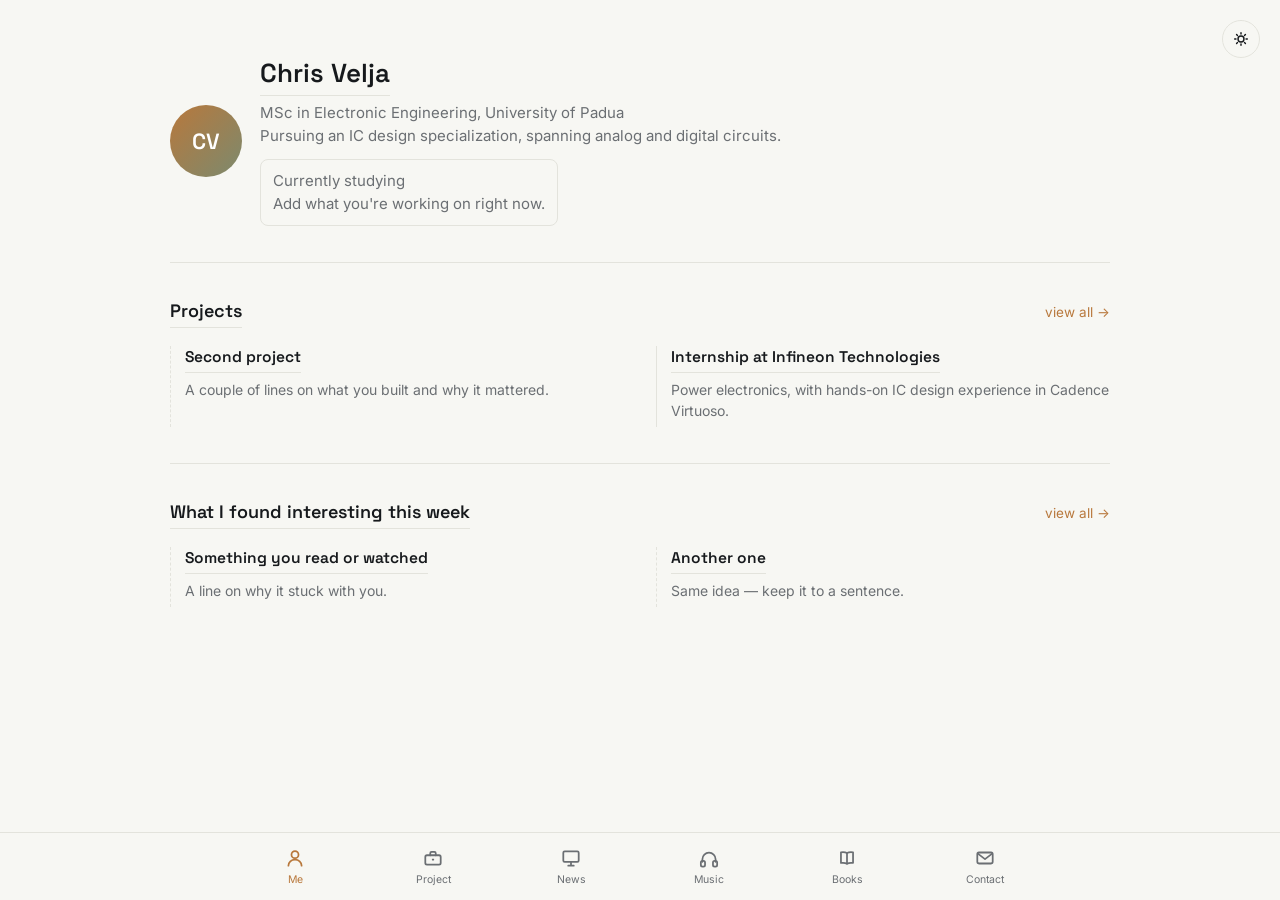
==== commit 3ca13099: "Add files via upload" ====
--- a/index.html
+++ b/index.html
@@ -2,7 +2,7 @@
 <html lang="en">
 <head>
 <meta charset="UTF-8">
-<meta name="viewport" content="width=device-width,initial-scale=1,viewport-fit=cover">
+<meta name="viewport" content="width=device-width, initial-scale=1, viewport-fit=cover">
 <title>Chris Velja</title>
 <link rel="preconnect" href="https://fonts.googleapis.com">
 <link rel="preconnect" href="https://fonts.gstatic.com" crossorigin>
@@ -10,27 +10,181 @@
 <link rel="stylesheet" href="styles.css">
 </head>
 <body>
+
 <button class="theme-toggle" id="theme-toggle" aria-label="Toggle color theme">
-<svg id="icon-sun" viewBox="0 0 20 20" fill="none" stroke="currentColor" stroke-width="1.6"><circle cx="10" cy="10" r="3.3"/><path d="M10 3v1.4M10 15.6V17M3 10h1.4M15.6 10H17M5.1 5.1l1 1M13.9 13.9l1 1M14.9 5.1l-1 1M6.1 13.9l-1 1"/></svg>
-<svg id="icon-moon" viewBox="0 0 20 20" fill="none" stroke="currentColor" stroke-width="1.6" style="display:none"><path d="M15.5 11.8A6 6 0 0 1 8.2 4.5a6 6 0 1 0 7.3 7.3Z"/></svg>
+  <svg id="icon-sun" viewBox="0 0 20 20" fill="none" stroke="currentColor" stroke-width="1.6" stroke-linecap="round"><circle cx="10" cy="10" r="3.3"/><path d="M10 3v1.4M10 15.6V17M3 10h1.4M15.6 10H17M5.1 5.1l1 1M13.9 13.9l1 1M14.9 5.1l-1 1M6.1 13.9l-1 1"/></svg>
+  <svg id="icon-moon" viewBox="0 0 20 20" fill="none" stroke="currentColor" stroke-width="1.6" stroke-linecap="round" stroke-linejoin="round" style="display:none"><path d="M15.5 11.8A6 6 0 0 1 8.2 4.5a6 6 0 1 0 7.3 7.3Z"/></svg>
 </button>
+
 <div class="shell">
-<section class="page" id="page-me">
-<div class="hero"><div class="avatar">CV</div><div><h1>Chris Velja</h1><p>MSc in Electronic Engineering, University of Padua<br>Pursuing an IC design specialization, spanning analog and digital circuits.</p><div class="study-box"><p class="study-label">Currently studying</p><p class="study-text">Add what you're working on right now.</p></div></div></div>
-<hr>
-<div class="section-head"><h2>Projects</h2><button class="view-all" data-goto="project">view all →</button></div>
-<div class="list"><div class="item"><h3>Fully-Differential Current-Mirror OTA</h3><p>A Cadence Virtuoso analogue IC design project focused on gain, bandwidth, offset and transistor sizing.</p></div><div class="item"><h3>Two-Stage OTA with Miller Compensation</h3><p>A two-stage OTA design covering compensation, biasing, sizing and verification against target specifications.</p></div></div>
-<hr>
-<div class="section-head"><h2>What I found interesting</h2><button class="view-all" data-goto="news">view all →</button></div>
-<div class="list"><div class="item"><h3>AI hardware</h3><p>Chips, memory, architecture and the hardware behind modern AI systems.</p></div><div class="item"><h3>Technical talks &amp; papers</h3><p>Videos, papers and ideas I have recently found worth keeping.</p></div></div>
-</section>
-<section class="page" id="page-project" hidden><h2 class="page-title">Projects</h2><p class="page-sub">Internships &amp; academic projects</p><div class="list"><div class="item"><h3>Fully-Differential Current-Mirror OTA</h3><p>Cadence Virtuoso analogue IC design project focused on gain, bandwidth, offset and transistor sizing.</p><a href="#">View PDF</a></div><div class="item"><h3>Two-Stage OTA with Miller Compensation</h3><p>Two-stage OTA design covering compensation, biasing, sizing and verification.</p><a href="#">View PDF</a></div><div class="item"><h3>Internship at Infineon Technologies</h3><p>Evaluation of an adaptive driving beam system used in automotive front light applications.</p><a href="#">View thesis</a></div></div></section>
-<section class="page" id="page-news" hidden><h2 class="page-title">News</h2><p class="page-sub">Videos, talks and things worth a watch</p><div class="list"><div class="item"><h3>AI hardware</h3><p>Chips, memory, architecture and the hardware behind modern AI systems.</p></div><div class="item"><h3>Technical talks &amp; papers</h3><p>Videos, papers and ideas I have recently found worth keeping.</p></div></div></section>
-<section class="page" id="page-music" hidden><div class="music-head"><h2 class="page-title">Music</h2><div class="service-toggle"><button class="svc-btn" data-svc="spotify">Spotify</button><button class="svc-btn" data-svc="apple">Apple Music</button></div></div><div class="spotify-connect" id="spotify-connect"><p>Connect your Spotify to see what you've actually been listening to.</p><button class="connect-btn" id="spotify-connect-btn">Connect Spotify</button></div><div id="music-shelf" hidden><p class="day-label" id="music-day-label">Today</p><div class="vinyl-stage"><div class="vinyl-track" id="vinyl-track"></div></div><p class="hint">Drag left or right to see other sets of 4 — click a record to open it.</p></div><div class="vinyl-detail" id="vinyl-detail" hidden><button class="back-chevron" id="vinyl-back">‹</button><div class="vinyl-disc-pop" id="vinyl-disc-pop"></div><div class="vinyl-info"><p class="vinyl-played" id="vinyl-played"></p><h3 id="vinyl-title"></h3><p id="vinyl-artist"></p><div class="play-row"><button class="play-circle" id="vinyl-play">▶</button><span class="waveform"><span></span><span></span><span></span><span></span><span></span><span></span><span></span><span></span><span></span><span></span></span></div><p class="hint">Drag left or right to flip through the other records.</p></div></div></section>
-<section class="page" id="page-books" hidden><h2 class="page-title">Books</h2><div class="book-spread" id="book-spread"><div class="book-side book-left"><div class="book-cover" id="book-cover"></div></div><div class="book-side book-right"><h3 id="book-title"></h3><p class="book-author" id="book-author"></p><p class="book-about" id="book-about"></p><a class="contact-link" id="book-link" href="#" target="_blank">See / buy it</a></div></div><div class="flip-nav"><button class="flip-arrow" id="book-prev">‹</button><button class="flip-arrow" id="book-next">›</button></div><p class="hint">Drag left or right, or use the arrows, to flip to another book.</p></section>
-<section class="page" id="page-contact" hidden><h2 class="page-title">Contact</h2><p class="page-sub">Best way to reach me</p><a class="contact-link" href="mailto:chris@example.com">chris@example.com</a><br><a class="contact-link" href="#">linkedin.com/in/your-handle</a></section>
+
+  <section class="page" id="page-me">
+    <div class="hero">
+      <div class="avatar">CV</div>
+      <div>
+        <h1>Chris Velja</h1>
+        <p>MSc in Electronic Engineering, University of Padua<br>Pursuing an IC design specialization, spanning analog and digital circuits.</p>
+        <div class="study-box">
+          <p class="study-label">Currently studying</p>
+          <p class="study-text">Add what you're working on right now.</p>
+        </div>
+      </div>
+    </div>
+
+    <hr>
+    <div class="section-head">
+      <h2>Projects</h2>
+      <button class="view-all" data-goto="project">view all →</button>
+    </div>
+    <div class="list">
+      <div class="item is-placeholder">
+        <h3>Second project</h3>
+        <p>A couple of lines on what you built and why it mattered.</p>
+      </div>
+      <div class="item">
+        <h3>Internship at Infineon Technologies</h3>
+        <p>Power electronics, with hands-on IC design experience in Cadence Virtuoso.</p>
+      </div>
+    </div>
+
+    <hr>
+    <div class="section-head">
+      <h2>What I found interesting this week</h2>
+      <button class="view-all" data-goto="news">view all →</button>
+    </div>
+    <div class="list">
+      <div class="item is-placeholder">
+        <h3>Something you read or watched</h3>
+        <p>A line on why it stuck with you.</p>
+      </div>
+      <div class="item is-placeholder">
+        <h3>Another one</h3>
+        <p>Same idea — keep it to a sentence.</p>
+      </div>
+    </div>
+  </section>
+
+  <section class="page" id="page-project" hidden>
+    <h2 class="page-title">Projects</h2>
+    <p class="page-sub">Internships &amp; academic projects</p>
+    <div class="list">
+      <div class="item is-placeholder">
+        <h3>First project</h3>
+        <p>Short intro — what it is, what you used, what you learned.</p>
+        <a href="#">View PDF</a>
+      </div>
+      <div class="item is-placeholder">
+        <h3>Second project</h3>
+        <p>Short intro — what it is, what you used, what you learned.</p>
+        <a href="#">View PDF</a>
+      </div>
+      <div class="item">
+        <h3>Internship at Infineon Technologies</h3>
+        <p>Power electronics, with hands-on IC design experience in Cadence Virtuoso.</p>
+        <a href="#">View thesis</a>
+      </div>
+    </div>
+  </section>
+
+  <section class="page" id="page-news" hidden>
+    <h2 class="page-title">News</h2>
+    <p class="page-sub">Videos, talks and things worth a watch</p>
+    <div class="list">
+      <div class="item is-placeholder"><h3>Something you watched</h3><p>A line on why it stuck with you.</p></div>
+      <div class="item is-placeholder"><h3>Another one</h3><p>Same idea — keep it to a sentence.</p></div>
+    </div>
+  </section>
+
+  <section class="page" id="page-music" hidden>
+    <div class="music-head">
+      <h2 class="page-title">Music</h2>
+      <div class="service-toggle" role="group" aria-label="Preferred music service">
+        <button class="svc-btn" data-svc="spotify">Spotify</button>
+        <button class="svc-btn" data-svc="apple">Apple Music</button>
+      </div>
+    </div>
+
+    <div class="spotify-connect" id="spotify-connect">
+      <p>Connect your Spotify to see what you've actually been listening to.</p>
+      <button class="connect-btn" id="spotify-connect-btn">Connect Spotify</button>
+    </div>
+
+    <div id="music-shelf" hidden>
+      <p class="day-label" id="music-day-label">Today</p>
+      <div class="vinyl-stage"><div class="vinyl-track" id="vinyl-track"></div></div>
+      <p class="hint">Drag left or right to see other sets of 4 — click a record to open it.</p>
+    </div>
+
+    <div class="vinyl-detail" id="vinyl-detail" hidden>
+      <button class="back-chevron" id="vinyl-back" aria-label="Back to shelf">‹</button>
+      <div class="vinyl-disc-pop" id="vinyl-disc-pop"></div>
+      <div class="vinyl-info">
+        <p class="vinyl-played" id="vinyl-played"></p>
+        <h3 id="vinyl-title"></h3>
+        <p id="vinyl-artist"></p>
+        <div class="play-row">
+          <button class="play-circle" id="vinyl-play" aria-label="Play">▶</button>
+          <span class="waveform" aria-hidden="true"><span></span><span></span><span></span><span></span><span></span><span></span><span></span><span></span><span></span><span></span></span>
+        </div>
+        <p class="hint">Drag left or right to flip through the other records.</p>
+      </div>
+    </div>
+  </section>
+
+  <section class="page" id="page-books" hidden>
+    <h2 class="page-title">Books</h2>
+    <div class="book-spread" id="book-spread">
+      <div class="book-side book-left"><div class="book-cover" id="book-cover"></div></div>
+      <div class="book-side book-right">
+        <h3 id="book-title"></h3>
+        <p class="book-author" id="book-author"></p>
+        <p class="book-about" id="book-about"></p>
+        <a class="contact-link" id="book-link" href="#" target="_blank" rel="noopener">See / buy it</a>
+      </div>
+    </div>
+    <div class="flip-nav">
+      <button class="flip-arrow" id="book-prev" aria-label="Previous book">‹</button>
+      <button class="flip-arrow" id="book-next" aria-label="Next book">›</button>
+    </div>
+    <p class="hint">Drag left or right, or use the arrows, to flip to another book.</p>
+  </section>
+
+  <section class="page" id="page-contact" hidden>
+    <h2 class="page-title">Contact</h2>
+    <p class="page-sub">Best way to reach me</p>
+    <a class="contact-link" href="mailto:chris@example.com">chris@example.com</a><br>
+    <a class="contact-link" href="#">linkedin.com/in/your-handle</a>
+  </section>
+
 </div>
-<nav class="tabbar"><button class="nav-btn" data-page="me">◯<span>Me</span></button><button class="nav-btn" data-page="project">▣<span>Project</span></button><button class="nav-btn" data-page="news">▭<span>News</span></button><button class="nav-btn" data-page="music">♧<span>Music</span></button><button class="nav-btn" data-page="books">▤<span>Books</span></button><button class="nav-btn" data-page="contact">✉<span>Contact</span></button></nav>
+
+<nav class="tabbar" aria-label="Primary">
+  <button class="nav-btn" data-page="me" aria-label="Me">
+    <svg viewBox="0 0 20 20" fill="none" stroke="currentColor" stroke-width="1.6" stroke-linecap="round" stroke-linejoin="round"><circle cx="10" cy="7" r="3.2"/><path d="M4 17c0-3.3 2.7-5.5 6-5.5s6 2.2 6 5.5"/></svg>
+    Me
+  </button>
+  <button class="nav-btn" data-page="project" aria-label="Project">
+    <svg viewBox="0 0 20 20" fill="none" stroke="currentColor" stroke-width="1.6" stroke-linecap="round" stroke-linejoin="round"><rect x="3" y="7.5" width="14" height="8.5" rx="1.5"/><path d="M7.5 7.5V5.7A1.2 1.2 0 0 1 8.7 4.5h2.6A1.2 1.2 0 0 1 12.5 5.7v1.8"/><rect x="9" y="10.6" width="2" height="1.6" rx="0.3" fill="currentColor" stroke="none"/></svg>
+    Project
+  </button>
+  <button class="nav-btn" data-page="news" aria-label="News">
+    <svg viewBox="0 0 20 20" fill="none" stroke="currentColor" stroke-width="1.6" stroke-linecap="round" stroke-linejoin="round"><rect x="3" y="4" width="14" height="9.5" rx="1.2"/><path d="M7.5 17h5M10 13.5V17"/></svg>
+    News
+  </button>
+  <button class="nav-btn" data-page="music" aria-label="Music">
+    <svg viewBox="0 0 20 20" fill="none" stroke="currentColor" stroke-width="1.6" stroke-linecap="round" stroke-linejoin="round"><path d="M4 13.5v-2.3a6 6 0 0 1 12 0v2.3"/><rect x="2.6" y="12.6" width="3.8" height="5.2" rx="1.5"/><rect x="13.6" y="12.6" width="3.8" height="5.2" rx="1.5"/></svg>
+    Music
+  </button>
+  <button class="nav-btn" data-page="books" aria-label="Books">
+    <svg viewBox="0 0 20 20" fill="none" stroke="currentColor" stroke-width="1.6" stroke-linecap="round" stroke-linejoin="round"><path d="M10 5.5c-1.4-.8-3.4-1-5.5-.7v9.7c2.1-.3 4.1-.1 5.5.7 1.4-.8 3.4-1 5.5-.7V4.8c-2.1-.3-4.1-.1-5.5.7Z"/><path d="M10 5.5v9.7"/></svg>
+    Books
+  </button>
+  <button class="nav-btn" data-page="contact" aria-label="Contact">
+    <svg viewBox="0 0 20 20" fill="none" stroke="currentColor" stroke-width="1.6" stroke-linecap="round" stroke-linejoin="round"><rect x="3" y="5" width="14" height="10" rx="1.5"/><path d="M3.5 6l6.5 5 6.5-5"/></svg>
+    Contact
+  </button>
+</nav>
+
 <script src="script.js"></script>
 </body>
-</html>+</html>
--- a/styles.css
+++ b/styles.css
@@ -1,5 +1,7 @@
 *{box-sizing:border-box;}
 :root{--bg:#F7F7F3;--ink:#16191C;--muted:#6B6F73;--line:#E3E3DC;--accent:#B8783C;--maxw:640px;}
+@media (min-width:700px){:root{--maxw:780px;}}
+@media (min-width:1100px){:root{--maxw:980px;}}
 @media (prefers-color-scheme:dark){:root:not([data-theme="light"]){--bg:#14171A;--ink:#F2F1EC;--muted:#9AA0A6;--line:#2A2E32;--accent:#D89654;}}
 :root[data-theme="dark"]{--bg:#14171A;--ink:#F2F1EC;--muted:#9AA0A6;--line:#2A2E32;--accent:#D89654;}
 html{scroll-padding-top:env(safe-area-inset-top,0px);}
@@ -8,7 +10,7 @@
 h1,h2,h3{font-family:'Space Grotesk',system-ui,sans-serif;}
 a{color:inherit;}
 :focus-visible{outline:2px solid var(--accent);outline-offset:3px;}
-.shell{max-width:var(--maxw);margin:0 auto;padding:56px 20px 128px;}
+.shell{max-width:var(--maxw);margin:0 auto;padding:56px 20px 128px;transition:max-width .2s ease;}
 .page[hidden]{display:none;}
 .page{animation:fade .35s ease;}
 @keyframes fade{from{opacity:0;transform:translateY(4px);}to{opacity:1;transform:none;}}
@@ -29,6 +31,7 @@
 .view-all{font-size:13.5px;color:var(--accent);text-decoration:none;white-space:nowrap;background:none;border:none;font-family:inherit;cursor:pointer;padding:0;}
 .view-all:hover{text-decoration:underline;}
 .list{display:flex;flex-direction:column;gap:22px;}
+@media (min-width:900px){.list{display:grid;grid-template-columns:1fr 1fr;gap:8px 32px;}}
 .item{padding-left:14px;border-left:1px solid var(--line);}
 .item.is-placeholder{border-left-style:dashed;}
 .item h3{font-size:15.5px;font-weight:600;margin:0 0 6px;}
@@ -48,12 +51,12 @@
 .spotify-connect p{margin:0 0 14px;color:var(--muted);font-size:14px;}
 .connect-btn{background:var(--accent);color:#fff;border:none;border-radius:20px;padding:10px 22px;font-family:inherit;font-size:13.5px;cursor:pointer;}
 .day-label{font-size:13px;color:var(--muted);font-weight:600;margin:0 0 6px;}
-.vinyl-stage{position:relative;height:250px;overflow:hidden;touch-action:pan-y;cursor:grab;user-select:none;}
+.vinyl-stage{position:relative;overflow:hidden;touch-action:pan-y;cursor:grab;user-select:none;}
 .vinyl-track{position:absolute;inset:0;transition:opacity .18s ease;}
-.vinyl-card{position:absolute;top:50%;left:50%;width:128px;height:128px;border-radius:9px;display:flex;align-items:flex-end;padding:8px;cursor:pointer;box-shadow:0 8px 20px rgba(0,0,0,.18);background-color:var(--line);}
-.cover-label{font-size:11.5px;color:#fff;font-weight:600;line-height:1.25;text-shadow:0 1px 3px rgba(0,0,0,.4);}
+.vinyl-card{position:absolute;top:50%;left:50%;border-radius:9px;display:flex;align-items:flex-end;padding:8px;cursor:pointer;box-shadow:0 8px 22px rgba(0,0,0,.18);background-color:var(--line);}
+.cover-label{font-size:12px;color:#fff;font-weight:600;line-height:1.25;text-shadow:0 1px 3px rgba(0,0,0,.4);}
 .vinyl-detail{position:relative;display:flex;gap:22px;align-items:center;padding:36px 0 10px;}
-.vinyl-disc-pop{width:140px;height:140px;border-radius:10px;flex-shrink:0;position:relative;box-shadow:0 8px 24px rgba(0,0,0,.18);background-color:var(--line);}
+.vinyl-disc-pop{border-radius:10px;flex-shrink:0;position:relative;box-shadow:0 8px 24px rgba(0,0,0,.18);background-color:var(--line);}
 .vinyl-disc-pop::after{content:'';position:absolute;top:8%;left:60%;width:100%;height:84%;border-radius:50%;background:radial-gradient(circle at 50% 50%,#111 0 8%,#1c1c1c 9% 30%,#111 31% 32%,#1c1c1c 33% 60%,#111 61% 62%,#1c1c1c 63% 100%);box-shadow:0 6px 18px rgba(0,0,0,.35);transform:translateX(0) rotate(0deg);transition:transform .55s cubic-bezier(.2,.8,.2,1);z-index:-1;}
 .vinyl-disc-pop.is-out::after{transform:translateX(70%) rotate(18deg);}
 .vinyl-played{font-size:12px;color:var(--muted);margin:0 0 4px;}
@@ -73,8 +76,8 @@
 .book-about{font-size:13.5px;color:var(--muted);line-height:1.6;margin:14px 0 0;}
 .flip-nav{display:flex;justify-content:center;gap:14px;margin-top:14px;}
 .flip-arrow{width:34px;height:34px;border-radius:50%;border:1px solid var(--line);background:var(--bg);font-size:16px;cursor:pointer;color:var(--ink);}
-nav.tabbar{position:fixed;left:0;right:0;bottom:0;z-index:20;background:var(--bg);border-top:1px solid var(--line);padding:8px 6px calc(8px + env(safe-area-inset-bottom,0px));display:flex;justify-content:space-between;}
-.nav-btn{flex:1;display:flex;flex-direction:column;align-items:center;gap:3px;background:none;border:none;color:var(--muted);font-family:inherit;font-size:10.5px;padding:6px 2px;cursor:pointer;border-radius:8px;}
-.nav-btn svg{width:19px;height:19px;}
+nav.tabbar{position:fixed;left:0;right:0;bottom:0;z-index:20;background:var(--bg);border-top:1px solid var(--line);padding:8px 6px calc(8px + env(safe-area-inset-bottom,0px));display:flex;justify-content:center;gap:clamp(4px,4vw,48px);}
+.nav-btn{display:flex;flex-direction:column;align-items:center;gap:4px;background:none;border:none;color:var(--muted);font-family:inherit;font-size:10.5px;padding:6px 8px;cursor:pointer;border-radius:8px;flex:0 1 90px;}
+.nav-btn svg{width:22px;height:22px;}
 .nav-btn.is-active{color:var(--accent);}
 @media (max-width:420px){.hero{flex-direction:column;align-items:flex-start;}.vinyl-detail{flex-direction:column;align-items:flex-start;}.book-spread{flex-direction:column;}.book-left{border-right:none;border-bottom:1px solid var(--line);}}
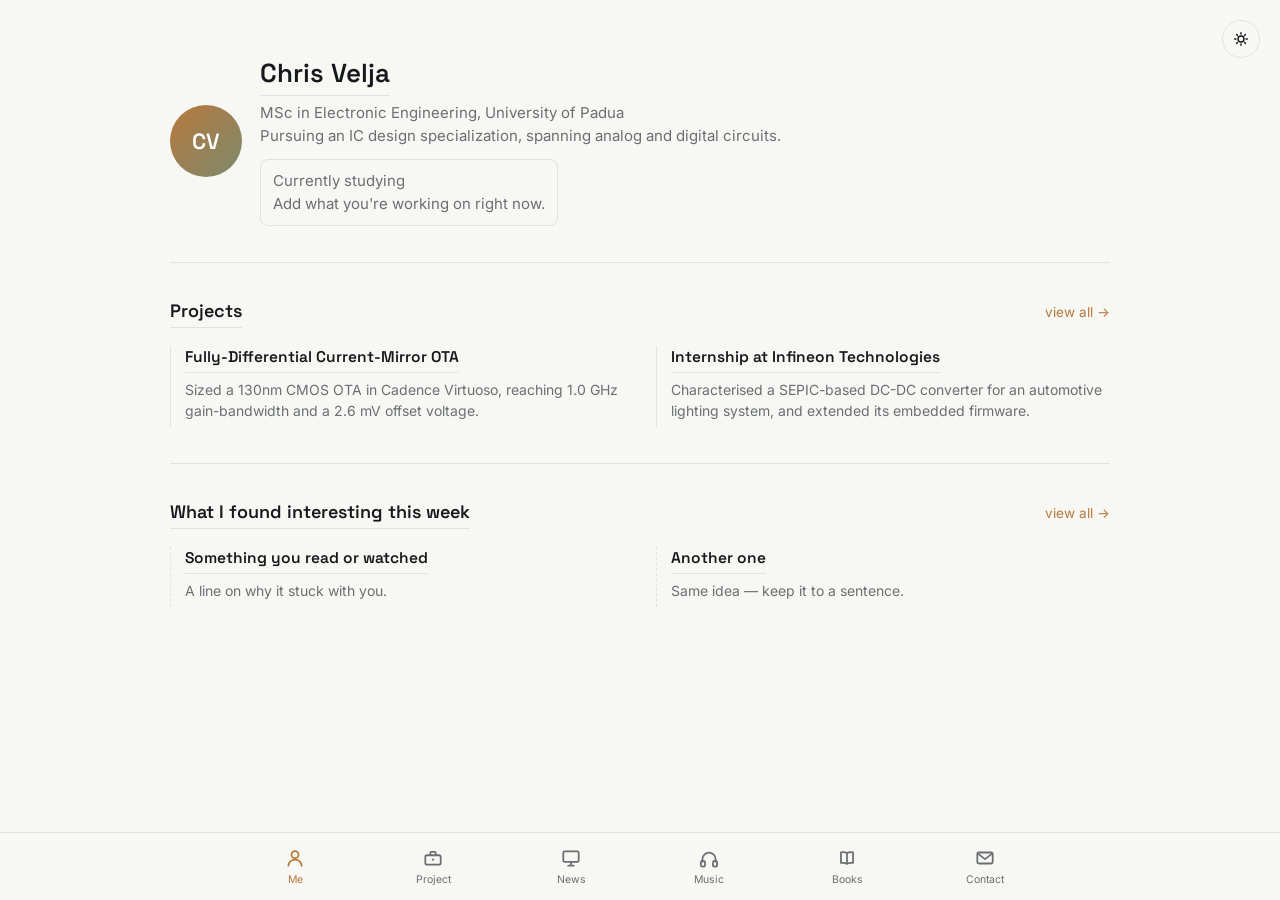
==== commit 6f5a398a: "Add files via upload" ====
--- a/index.html
+++ b/index.html
@@ -37,13 +37,13 @@
       <button class="view-all" data-goto="project">view all →</button>
     </div>
     <div class="list">
-      <div class="item is-placeholder">
-        <h3>Second project</h3>
-        <p>A couple of lines on what you built and why it mattered.</p>
+      <div class="item">
+        <h3>Fully-Differential Current-Mirror OTA</h3>
+        <p>Sized a 130nm CMOS OTA in Cadence Virtuoso, reaching 1.0&nbsp;GHz gain-bandwidth and a 2.6&nbsp;mV offset voltage.</p>
       </div>
       <div class="item">
         <h3>Internship at Infineon Technologies</h3>
-        <p>Power electronics, with hands-on IC design experience in Cadence Virtuoso.</p>
+        <p>Characterised a SEPIC-based DC-DC converter for an automotive lighting system, and extended its embedded firmware.</p>
       </div>
     </div>
 
@@ -68,20 +68,34 @@
     <h2 class="page-title">Projects</h2>
     <p class="page-sub">Internships &amp; academic projects</p>
     <div class="list">
+      <div class="item">
+        <h3>CMOS Current Mirrors</h3>
+        <p>Analysed a basic current mirror's DC/AC behaviour and its sensitivity to process spread and device mismatch, then designed a wide-swing cascode version meeting a 100&nbsp;kΩ output-resistance target.</p>
+        <a href="01_CM_Current_Mirrors.pdf" target="_blank" rel="noopener">View PDF</a>
+      </div>
+      <div class="item">
+        <h3>Fully-Differential Current-Mirror OTA</h3>
+        <p>Sized a fully-differential current-mirror OTA in 130nm CMOS, achieving 1.0&nbsp;GHz gain-bandwidth, 31.4&nbsp;dB DC gain, and a 2.6&nbsp;mV offset voltage via Monte Carlo mismatch analysis.</p>
+        <a href="02_Fully_Differential_CM_OTA.pdf" target="_blank" rel="noopener">View PDF</a>
+      </div>
+      <div class="item">
+        <h3>Two-Stage OTA with Miller Compensation</h3>
+        <p>Designed a two-stage, Miller-compensated OTA for a capacitive feedback amplifier, meeting the 70° phase margin, static/dynamic error, and sub-2&nbsp;mV offset specifications.</p>
+        <a href="03_Two_Stage_OTA_Feedback_Amplifier.pdf" target="_blank" rel="noopener">View PDF</a>
+      </div>
+      <div class="item">
+        <h3>Low-Voltage Bandgap Voltage Reference</h3>
+        <p>Designed and calibrated an LV-BGR to 799.8&nbsp;mV, tuning its resistors to bring the temperature coefficient down to about 5.8&nbsp;ppm/°C.</p>
+        <a href="04_Low_Voltage_Bandgap_Reference.pdf" target="_blank" rel="noopener">View PDF</a>
+      </div>
+      <div class="item">
+        <h3>Internship at Infineon Technologies</h3>
+        <p>Engineering intern, Power Electronics &amp; Embedded Firmware (Mar–Jun 2025). Characterised a SEPIC-based DC-DC converter for an automotive Adaptive Driving Beam system, extended its embedded firmware (C, DAvE&nbsp;IDE), and validated switching behaviour on the bench.</p>
+      </div>
       <div class="item is-placeholder">
-        <h3>First project</h3>
+        <h3>Next project</h3>
         <p>Short intro — what it is, what you used, what you learned.</p>
         <a href="#">View PDF</a>
-      </div>
-      <div class="item is-placeholder">
-        <h3>Second project</h3>
-        <p>Short intro — what it is, what you used, what you learned.</p>
-        <a href="#">View PDF</a>
-      </div>
-      <div class="item">
-        <h3>Internship at Infineon Technologies</h3>
-        <p>Power electronics, with hands-on IC design experience in Cadence Virtuoso.</p>
-        <a href="#">View thesis</a>
       </div>
     </div>
   </section>
@@ -104,9 +118,8 @@
       </div>
     </div>
 
-    <div class="spotify-connect" id="spotify-connect">
-      <p>Connect your Spotify to see what you've actually been listening to.</p>
-      <button class="connect-btn" id="spotify-connect-btn">Connect Spotify</button>
+    <div class="spotify-connect" id="music-empty">
+      <p>No listening data yet — check back soon.</p>
     </div>
 
     <div id="music-shelf" hidden>
--- a/styles.css
+++ b/styles.css
@@ -48,14 +48,14 @@
 .svc-btn{background:none;border:none;font-family:inherit;font-size:12px;padding:6px 12px;color:var(--muted);cursor:pointer;}
 .svc-btn.is-active{background:var(--accent);color:#fff;}
 .spotify-connect{border:1px dashed var(--line);border-radius:10px;padding:32px 20px;text-align:center;}
-.spotify-connect p{margin:0 0 14px;color:var(--muted);font-size:14px;}
-.connect-btn{background:var(--accent);color:#fff;border:none;border-radius:20px;padding:10px 22px;font-family:inherit;font-size:13.5px;cursor:pointer;}
+.spotify-connect p{margin:0;color:var(--muted);font-size:14px;}
 .day-label{font-size:13px;color:var(--muted);font-weight:600;margin:0 0 6px;}
 .vinyl-stage{position:relative;overflow:hidden;touch-action:pan-y;cursor:grab;user-select:none;}
 .vinyl-track{position:absolute;inset:0;transition:opacity .18s ease;}
 .vinyl-card{position:absolute;top:50%;left:50%;border-radius:9px;display:flex;align-items:flex-end;padding:8px;cursor:pointer;box-shadow:0 8px 22px rgba(0,0,0,.18);background-color:var(--line);}
 .cover-label{font-size:12px;color:#fff;font-weight:600;line-height:1.25;text-shadow:0 1px 3px rgba(0,0,0,.4);}
 .vinyl-detail{position:relative;display:flex;gap:22px;align-items:center;padding:36px 0 10px;}
+.vinyl-detail[hidden]{display:none;}
 .vinyl-disc-pop{border-radius:10px;flex-shrink:0;position:relative;box-shadow:0 8px 24px rgba(0,0,0,.18);background-color:var(--line);}
 .vinyl-disc-pop::after{content:'';position:absolute;top:8%;left:60%;width:100%;height:84%;border-radius:50%;background:radial-gradient(circle at 50% 50%,#111 0 8%,#1c1c1c 9% 30%,#111 31% 32%,#1c1c1c 33% 60%,#111 61% 62%,#1c1c1c 63% 100%);box-shadow:0 6px 18px rgba(0,0,0,.35);transform:translateX(0) rotate(0deg);transition:transform .55s cubic-bezier(.2,.8,.2,1);z-index:-1;}
 .vinyl-disc-pop.is-out::after{transform:translateX(70%) rotate(18deg);}
